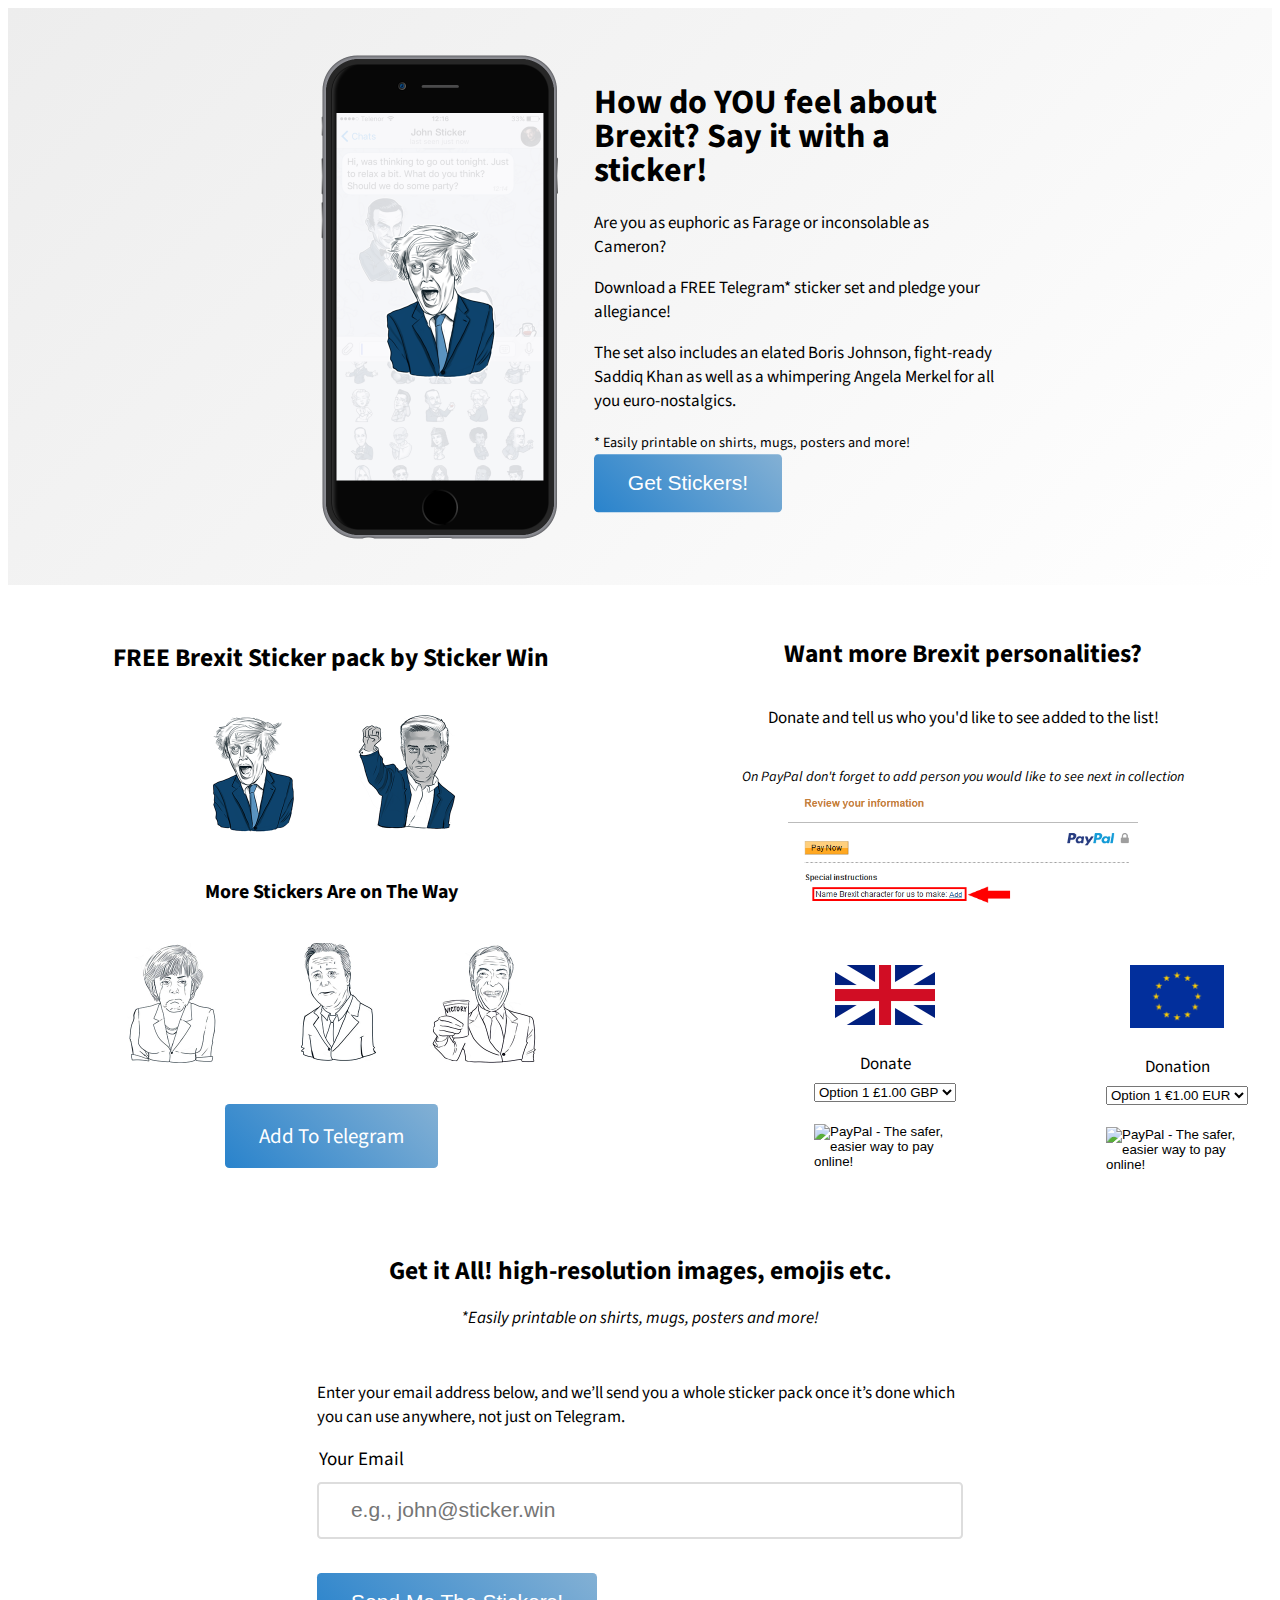
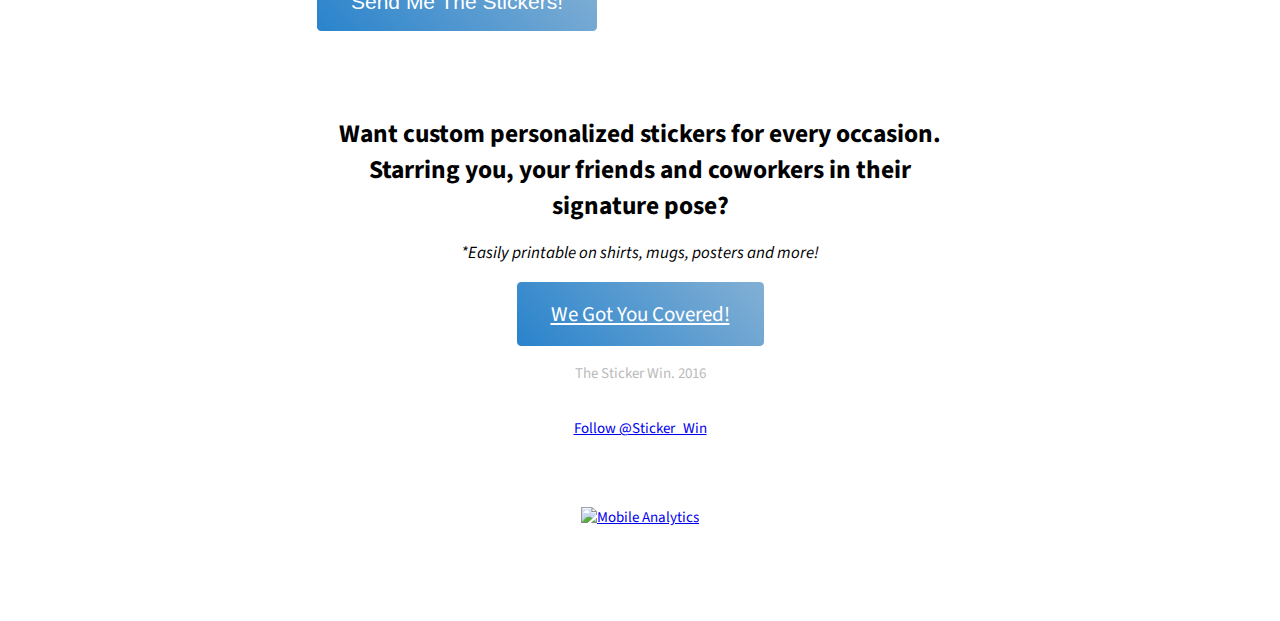
==== brexit.html @ 2266b240 "minor fixes and text" ====
<!doctype html>
<html lang="en">
  <head>
    <meta charset="utf-8">
    <meta http-equiv="x-ua-compatible" content="ie=edge">
    <title>How do YOU feel about #Brexit? Say it with a sticker!</title>
    <meta name="description" content="Are you as euphoric as Farage or inconsolable as Cameron? Download a free sticker set! The set also includes an elated Boris Johnson, fight-ready Saddiq Khan as well as a whimpering Angela Merkel for all you euro-nostalgics.">
    <meta name="viewport" content="width=device-width, initial-scale=1">

    <link rel="apple-touch-icon" href="apple-touch-icon.png">
    <!-- Place favicon.ico in the root directory -->
    <link href="https://maxcdn.bootstrapcdn.com/font-awesome/4.6.3/css/font-awesome.min.css" rel="stylesheet" integrity="sha384-T8Gy5hrqNKT+hzMclPo118YTQO6cYprQmhrYwIiQ/3axmI1hQomh7Ud2hPOy8SP1" crossorigin="anonymous">

    <link href="https://maxcdn.bootstrapcdn.com/bootstrap/3.3.6/css/bootstrap.min.css" rel="stylesheet" integrity="sha384-1q8mTJOASx8j1Au+a5WDVnPi2lkFfwwEAa8hDDdjZlpLegxhjVME1fgjWPGmkzs7" crossorigin="anonymous">

    <link rel="stylesheet" href="https://cdnjs.cloudflare.com/ajax/libs/normalize/4.1.1/normalize.min.css">
    <link href='https://fonts.googleapis.com/css?family=Merienda+One|Source+Sans+Pro' rel='stylesheet' type='text/css'>

    <link rel="stylesheet" href="style.css">

    <meta property="og:title" content="How do YOU feel about #Brexit? Say it with a sticker!">
    <meta property="og:site_name" content="Sticker Win">
    <meta property="og:url" content="http://sticker.win/brexit">
    <meta property="og:image" content="http://sticker.win/brexit-share.png" />
    <meta property="og:description" content="Are you as euphoric as Farage or inconsolable as Cameron? Download a free sticker set! The set also includes an elated Boris Johnson, fight-ready Saddiq Khan as well as a whimpering Angela Merkel for all you euro-nostalgics.">
    <meta property="fb:app_id" content="609446175896764">
    <meta property="og:type" content="website">

    <meta name="twitter:card" content="summary_large_image">
    <meta name="twitter:site" content="@Sticker_Win">
    <meta name="twitter:title" content="How do YOU feel about #Brexit? Say it with a sticker!">
    <meta name="twitter:description" content="Are you as euphoric as Farage or inconsolable as Cameron? Download a free sticker set! The set also includes an elated Boris Johnson, fight-ready Saddiq Khan as well as a whimpering Angela Merkel for all you euro-nostalgics."> 
    <meta name="twitter:image" content="http://sticker.win/brexit-share.png">


    <!-- start Mixpanel -->
    <script type="text/javascript">(function(e,b){if(!b.__SV){var a,f,i,g;window.mixpanel=b;b._i=[];b.init=function(a,e,d){function f(b,h){var a=h.split(".");2==a.length&&(b=b[a[0]],h=a[1]);b[h]=function(){b.push([h].concat(Array.prototype.slice.call(arguments,0)))}}var c=b;"undefined"!==typeof d?c=b[d]=[]:d="mixpanel";c.people=c.people||[];c.toString=function(b){var a="mixpanel";"mixpanel"!==d&&(a+="."+d);b||(a+=" (stub)");return a};c.people.toString=function(){return c.toString(1)+".people (stub)"};i="disable time_event track track_pageview track_links track_forms register register_once alias unregister identify name_tag set_config reset people.set people.set_once people.increment people.append people.union people.track_charge people.clear_charges people.delete_user".split(" ");
      for(g=0;g<i.length;g++)f(c,i[g]);b._i.push([a,e,d])};b.__SV=1.2;a=e.createElement("script");a.type="text/javascript";a.async=!0;a.src="undefined"!==typeof MIXPANEL_CUSTOM_LIB_URL?MIXPANEL_CUSTOM_LIB_URL:"file:"===e.location.protocol&&"//cdn.mxpnl.com/libs/mixpanel-2-latest.min.js".match(/^\/\//)?"https://cdn.mxpnl.com/libs/mixpanel-2-latest.min.js":"//cdn.mxpnl.com/libs/mixpanel-2-latest.min.js";f=e.getElementsByTagName("script")[0];f.parentNode.insertBefore(a,f)}})(document,window.mixpanel||[]);
      mixpanel.init("87031de9af48b8068b0536679698c6d6");
    </script>
    <!-- end Mixpanel -->

    <!-- GA -->
    <script>
      (function(i,s,o,g,r,a,m){i['GoogleAnalyticsObject']=r;i[r]=i[r]||function(){
      (i[r].q=i[r].q||[]).push(arguments)},i[r].l=1*new Date();a=s.createElement(o),
      m=s.getElementsByTagName(o)[0];a.async=1;a.src=g;m.parentNode.insertBefore(a,m)
      })(window,document,'script','https://www.google-analytics.com/analytics.js','ga');

      ga('create', 'UA-79846009-1', 'auto');
      ga('send', 'pageview');

    </script>
    <!-- end GA -->
    
    <!-- Facebook Pixel Code -->
    <script>
    !function(f,b,e,v,n,t,s){if(f.fbq)return;n=f.fbq=function(){n.callMethod?
    n.callMethod.apply(n,arguments):n.queue.push(arguments)};if(!f._fbq)f._fbq=n;
    n.push=n;n.loaded=!0;n.version='2.0';n.queue=[];t=b.createElement(e);t.async=!0;
    t.src=v;s=b.getElementsByTagName(e)[0];s.parentNode.insertBefore(t,s)}(window,
    document,'script','https://connect.facebook.net/en_US/fbevents.js');

    fbq('init', '1057847760899606');
    fbq('track', "PageView");</script>
    <noscript><img height="1" width="1" style="display:none"
    src="https://www.facebook.com/tr?id=1057847760899606&ev=PageView&noscript=1"
    /></noscript>
    <!-- End Facebook Pixel Code -->

    <!-- Hotjar Tracking Code-->
    <script>
        (function(h,o,t,j,a,r){
            h.hj=h.hj||function(){(h.hj.q=h.hj.q||[]).push(arguments)};
            h._hjSettings={hjid:238158,hjsv:5};
            a=o.getElementsByTagName('head')[0];
            r=o.createElement('script');r.async=1;
            r.src=t+h._hjSettings.hjid+j+h._hjSettings.hjsv;
            a.appendChild(r);
        })(window,document,'//static.hotjar.com/c/hotjar-','.js?sv=');
    </script>
    <!-- End Hotjar Tracking Code-->

  </head>

  <div id="fb-root"></div>
<script>(function(d, s, id) {
  var js, fjs = d.getElementsByTagName(s)[0];
  if (d.getElementById(id)) return;
  js = d.createElement(s); js.id = id;
  js.src = "//connect.facebook.net/en_US/sdk.js#xfbml=1&version=v2.6&appId=609446175896764";
  fjs.parentNode.insertBefore(js, fjs);
}(document, 'script', 'facebook-jssdk'));</script>
  <body>
  <script>
    window.fbAsyncInit = function() {
      FB.init({
        appId: '609446175896764',
        xfbml: true,
        version: 'v2.6'
      });
    };
    (function(d, s, id){
       var js, fjs = d.getElementsByTagName(s)[0];
       if (d.getElementById(id)) {return;}
       js = d.createElement(s); js.id = id;
       js.src = "//connect.facebook.net/en_US/sdk.js";
       fjs.parentNode.insertBefore(js, fjs);
     }(document, 'script', 'facebook-jssdk'));
  </script>
    <section id="hero">
      <div class="right">
        <div id="copy" style="max-width: 400px; min-width: 200px; margin: 1rem;">
          <h1>How do YOU feel about Brexit? Say it with a sticker!</h1>
          <p class="lead lead0">Are you as euphoric as Farage or inconsolable as Cameron?</p>
          <p class="lead lead1">Download a FREE Telegram* sticker set and pledge your allegiance!</p>
          <p class="lead lead2">The set also includes an elated Boris Johnson, fight-ready Saddiq Khan as well as a whimpering Angela Merkel for all you euro-nostalgics.</p>
          <small class="lead3">* Easily printable on shirts, mugs, posters and more!</small>
          <button id="start">Get Stickers!</button>
        </div>
      </div>
      <div class="left">
        <div id="phone-brexit">
          <img src="[data-uri]" alt="Stickers in a Telegram thread" />
        </div>
      </div>
    </section>

    <div style="display: table;width: 100%;">
      <div class="row2 large">
        <div>
          <section id="how-heading">
            <div>
              <h2>FREE Brexit Sticker pack by Sticker Win</h2>
              <div style="margin: 1rem;">
                <img src="borisjohnson.png" style="width: 120px; margin: 1rem;" />
                <img src="sadiqkhan.png" style="width: 120px; margin: 1rem;" />
              </div>
              <h3 id="more-stickers">More Stickers Are on The Way</h2>
              <div style="margin: 1rem;">
                <img src="angelamerkel.png" style="width: 120px; margin: 1rem;" />
                <img src="davidcameron.png" style="width: 120px; margin: 1rem;" />
                <img src="nickfarage.png" style="width: 120px; margin: 1rem;" />
              </div>
              <div class="entry" style="margin: 2rem auto;">
                <a id="dwnl-telegram" target="_blank" style="text-decoration:none; text-align:center; color: white; font-size: 21px;" class="button-custom" href="https://telegram.me/addstickers/BrexitByStickerWin" role="button">Add To Telegram <i class="fa fa-paper-plane-o" aria-hidden="true"></i></a>
              </div>
            </div>
          </section>
        </div>
        <div>
          <section id="vote" style="text-align: center;padding: 0 1rem;margin: 3rem 0 0 0;">
            <h2 style="margin-bottom: 2rem;">Want more Brexit personalities?</h2>
            <div style="margin: 2rem 1rem">
              <p>Donate and tell us who you'd like to see added to the list!<p>
            </div>
            <div>
              <small><i>On PayPal don't forget to add person you would like to see next in collection</i></small>
              <img src="vote-person.png" style="max-width: 60%;" />
            </div>
            <div class="vote-table" style="display: table; width: 100%;">
              
              <div class="row2">

                <div>
                  <div style="margin: 2rem 1rem">
                    <img src="uk.png" style="width: 100px;" />
                    <form action="https://www.paypal.com/cgi-bin/webscr" method="post" target="_top">
                    <input type="hidden" name="cmd" value="_s-xclick">
                    <input type="hidden" name="hosted_button_id" value="UDLGELRSRNRZW">
                    <table style="margin: 1rem auto;">
                    <tr><td><input type="hidden" name="on0" value="Donate">Donate</td></tr><tr><td><select name="os0">
                     <option value="Option 1">Option 1 £1.00 GBP</option>
                     <option value="Option 2">Option 2 £2.00 GBP</option>
                     <option value="Option 3">Option 3 £3.00 GBP</option>
                     <option value="Option 4">Option 4 £4.00 GBP</option>
                     <option value="Option 5">Option 5 £5.00 GBP</option>
                    </select> </td></tr>
                    </table>
                    <input type="hidden" name="currency_code" value="GBP">
                    <input type="image" src="http://sticker.win/donate.png" border="0" name="submit" alt="PayPal - The safer, easier way to pay online!" style="width: 138px;">
                    <img alt="" border="0" src="https://www.paypalobjects.com/en_US/i/scr/pixel.gif" width="1" height="1">
                    </form>
                  </div>
                </div>
                <div>
                  <div style="margin: 2rem 1rem">
                    <img src="eu.png" style="width: 94.75px;" />
                    <form action="https://www.paypal.com/cgi-bin/webscr" method="post" target="_top">
                    <input type="hidden" name="cmd" value="_s-xclick">
                    <input type="hidden" name="hosted_button_id" value="3EQNVRMYNZFUA">
                    <table style="margin: 1rem auto;">
                    <tr><td><input type="hidden" name="on0" value="Donation">Donation</td></tr><tr><td><select name="os0">
                     <option value="Option 1">Option 1 €1.00 EUR</option>
                     <option value="Option 2">Option 2 €2.00 EUR</option>
                     <option value="Option 3">Option 3 €3.00 EUR</option>
                     <option value="Option 4">Option 4 €4.00 EUR</option>
                     <option value="Option 5">Option 5 €5.00 EUR</option>
                    </select> </td></tr>
                    </table>
                    <input type="hidden" name="currency_code" value="EUR">
                    <input type="image" src="http://sticker.win/donate.png" border="0" name="submit" alt="PayPal - The safer, easier way to pay online!" style="width: 138px;">
                    <img alt="" border="0" src="https://www.paypalobjects.com/en_US/i/scr/pixel.gif" width="1" height="1">
                    </form>
                  </div>
                </div>
              </div>
            </div>
          </section>
        </div>
      </div>
    </div>

    <section id="subscribe">
      <div class="entry" style="margin-bottom: 0;">
        <h2 style="margin-bottom: 0; margin-top: 2rem;">Get it All! high-resolution images, emojis etc.</h2>
        <p style="text-align:center;"><i>*Easily printable on shirts, mugs, posters and more!</i></p>
      </div>
      <form id="subscribe-form" onsubmit="return false;">
        <div class="entry" style="margin-bottom: 1rem;">
          <p>Enter your email address below, and we’ll send you a whole sticker pack once it’s done which you can use anywhere, not just on Telegram.</p>
          <label>Your Email</label>
          <input type="email" name="email" placeholder="e.g., john@sticker.win" required />
        </div>
        <div class="entry">
          <button type="submit" style="margin-top: 1rem;">Send Me The Stickers!</button>
        </div>
      </form>
    </section>
    <section id="subscribe-success" style="display: none;">
      <div class="entry" style="text-align: center;margin-top: 4rem;margin-bottom: 4rem;">
        <h2 style="margin-bottom: 0; margin-top: 2rem;">Thank You!</h2>
        <p>We’ll get back to you as soon as we prepare the stickers.</p>
      </div>
    </section>

    <section id="download-source">
      <div class="row">
      </div>
    </section>

    <section id="custom-stickers">
      <div class="entry" style="margin-bottom: 0;">
        <h2 style="margin-bottom: 0; margin-top: 2rem;">Want custom personalized stickers for every occasion. Starring you, your friends and coworkers in their signature pose?</h2>
        <p style="text-align:center;"><i>*Easily printable on shirts, mugs, posters and more!</i></p>
        <div class="entry" style="margin: 2rem auto; text-align:center;">
          <a class="button-custom" style="text-decoration: none, text-align:center; color: white; font-size: 21px;" href="http://sticker.win" role="button">We Got You Covered!</a>
        </div>
        
      </div>

    </section>

    <div id="bottom">

      <section id="footer">
        <p>The Sticker Win. 2016</p>
        <div style="margin: 2rem 0 4rem 0;">
        <a href="https://twitter.com/Sticker_Win" class="twitter-follow-button" data-show-count="false" data-size="large">Follow @Sticker_Win</a> <script>!function(d,s,id){var js,fjs=d.getElementsByTagName(s)[0],p=/^http:/.test(d.location)?'http':'https';if(!d.getElementById(id)){js=d.createElement(s);js.id=id;js.src=p+'://platform.twitter.com/widgets.js';fjs.parentNode.insertBefore(js,fjs);}}(document, 'script', 'twitter-wjs');</script>
      </div>
        <a href="https://mixpanel.com/f/partner" rel="nofollow"><img src="//cdn.mxpnl.com/site_media/images/partner/badge_light.png" alt="Mobile Analytics" /></a>
      </section>
    </div>

    <script src="logic.js"></script>
    <script>
      (function (w,i,d,g,e,t,s) {w[d] = w[d]||[];t= i.createElement(g);
        t.async=1;t.src=e;s=i.getElementsByTagName(g)[0];s.parentNode.insertBefore(t, s);
      })(window, document, '_gscq','script','//widgets.getsitecontrol.com/47367/script.js');
    </script>

    <!-- Go to www.addthis.com/dashboard to customize your tools -->

    <script type="text/javascript" src="//s7.addthis.com/js/300/addthis_widget.js#pubid=ra-576dce0bb92564f3"></script>

    <script type="text/javascript">
      var addthis_config = addthis_config||{};
      addthis_config.data_track_clickback = false;
    </script>

  </body>
</html>
---- style.css ----
html,
body {
  font-family: 'Source Sans Pro', sans-serif;
  font-size: 17px;
  overflow-x: hidden;
}
#hero {
  padding: 1rem 0 0 0;
  background: rgba(237,237,237,1);
  background: -moz-linear-gradient(-45deg, rgba(237,237,237,1) 0%, rgba(246,246,246,1) 53%, rgba(255,255,255,1) 100%);
  background: -webkit-gradient(left top, right bottom, color-stop(0%, rgba(237,237,237,1)), color-stop(53%, rgba(246,246,246,1)), color-stop(100%, rgba(255,255,255,1)));
  background: -webkit-linear-gradient(-45deg, rgba(237,237,237,1) 0%, rgba(246,246,246,1) 53%, rgba(255,255,255,1) 100%);
  background: -o-linear-gradient(-45deg, rgba(237,237,237,1) 0%, rgba(246,246,246,1) 53%, rgba(255,255,255,1) 100%);
  background: -ms-linear-gradient(-45deg, rgba(237,237,237,1) 0%, rgba(246,246,246,1) 53%, rgba(255,255,255,1) 100%);
  background: linear-gradient(135deg, rgba(237,237,237,1) 0%, rgba(246,246,246,1) 53%, rgba(255,255,255,1) 100%);
  filter: progid:DXImageTransform.Microsoft.gradient( startColorstr='#ededed', endColorstr='#ffffff', GradientType=1 );
}
#hero > .left {
  display: block;
  position: absolute;
  right: 55%;
  top: 50%;
  transform: translateY(-50%);
}
#hero > .right {
  position: absolute;
  left: 45%;
  right: 1rem;
  top: 50%;
  transform: translateY(-50%);
}
#copy {
}
#type,
#copy > h1 {
  line-height: 1;
}
#copy > p {
  margin-bottom: 2rem;
}
#navbar {
  margin: 0 1rem;
}
#navbar > #type {
  font-family: 'Merienda One', cursive;
  font-size: 30px;
  letter-spacing: -0.1rem;
}
#hero {
  height: 560px;
  margin: 0;
  position: relative;
}
#phone,
#phone-brexit {
  width: 240px;
  height: 480px;
  margin: 1rem;
  position: relative;
}
#phone > img,
#phone-brexit > img {
  width: 400px;
  height: 600px;
  margin: -60px -80px;
  transition: opacity 600ms ease-in-out;
  position: absolute;
  top: 0;
  left: 0;
}
#how-heading {
  padding: 2rem 0;
  text-align: center;
}
#how-heading > h2 {
  margin: 0;
}
.row3 {
  display: table-row;
  width: 100%;
}
.row3 > div {
  display: table-cell;
  width: 33.3332%;
  vertical-align: top;
}
.row2 {
  display: table-row;
  width: 100%;
}
.row2 > div {
  display: table-cell;
  width: 50%;
  vertical-align: top;
}
.row3.centered > div {
  vertical-align: middle;
}
#how {
}
#how > div {
  position: relative;
  text-align: center;
  box-sizing: border-box;
  background: rgba(240,246,250,1);
  background: -moz-linear-gradient(45deg, rgba(240,246,250,1) 0%, rgba(224,236,244,1) 100%);
  background: -webkit-gradient(left bottom, right top, color-stop(0%, rgba(240,246,250,1)), color-stop(100%, rgba(224,236,244,1)));
  background: -webkit-linear-gradient(45deg, rgba(240,246,250,1) 0%, rgba(224,236,244,1) 100%);
  background: -o-linear-gradient(45deg, rgba(240,246,250,1) 0%, rgba(224,236,244,1) 100%);
  background: -ms-linear-gradient(45deg, rgba(240,246,250,1) 0%, rgba(224,236,244,1) 100%);
  background: linear-gradient(45deg, rgba(240,246,250,1) 0%, rgba(224,236,244,1) 100%);
  filter: progid:DXImageTransform.Microsoft.gradient( startColorstr='#f0f6fa', endColorstr='#e0ecf4', GradientType=1 );
}
#how > div > div {
  padding: 2rem 1rem;
}
#how h3 {
  text-align: center;
}
#how h3 > span {
  display: inline-block;
  font-size: 36px;
  font-family: 'Merienda One', cursive;
  background: white;
  color: #212121;
  border-radius: 50%;
  width: 3.25rem;
  height: 3.25rem;
  text-align: center;
}
#how p {
  font-size: 15px;
  color: #666;
}
#what {
  background: rgba(237,237,237,1);
  background: -moz-linear-gradient(45deg, rgba(237,237,237,1) 0%, rgba(246,246,246,1) 53%, rgba(255,255,255,1) 100%);
  background: -webkit-gradient(right top, left bottom, color-stop(0%, rgba(237,237,237,1)), color-stop(53%, rgba(246,246,246,1)), color-stop(100%, rgba(255,255,255,1)));
  background: -webkit-linear-gradient(45deg, rgba(237,237,237,1) 0%, rgba(246,246,246,1) 53%, rgba(255,255,255,1) 100%);
  background: -o-linear-gradient(45deg, rgba(237,237,237,1) 0%, rgba(246,246,246,1) 53%, rgba(255,255,255,1) 100%);
  background: -ms-linear-gradient(45deg, rgba(237,237,237,1) 0%, rgba(246,246,246,1) 53%, rgba(255,255,255,1) 100%);
  background: linear-gradient(45deg, rgba(237,237,237,1) 0%, rgba(246,246,246,1) 53%, rgba(255,255,255,1) 100%);
  filter: progid:DXImageTransform.Microsoft.gradient( startColorstr='#ededed', endColorstr='#ffffff', GradientType=1 );
}
#what h3 {
  margin: 2rem 0;
}
#bottom {
  background: white;
}
#form,
#subscribe-form {
  padding: 1rem;
}
#form > .pricing {
  text-align: center;
  margin-bottom: 1rem;
}
#form > .pricing > label {
  display: inline-block;
  vertical-align: top;
  width: 12rem;
  text-align: initial;
  
  margin: 1rem 0.5rem;
}
#form > .pricing > label > input {
  opacity: 0;
  position: absolute;
}
#form > .pricing > label > input + .package {
  border: 0.125rem solid #ddd;
}
#form.active > .pricing > label > input + .package:hover {
  opacity: 1;
}
#form > .pricing > label > input + .package:hover {
  border: 0.125rem solid #83b0d4;
}
#form.active > .pricing > label > input + .package {
  opacity: 0.5;
}
#form.active > .pricing > label > input:checked + .package {
  opacity: 1;
  border: 0.125rem solid #2982cc;
}
#order {
  margin: 2rem 0;
}
input[type="text"],
input[type="email"] {
  box-shadow: none;
  border: 0.125rem solid #ddd;
  font-size: 21px;
  padding: 0.875rem 1.875rem;
  border-radius: 0.25rem;
  box-sizing: border-box;
}
input[type="text"]:focus,
input[type="email"]:focus {
  border: 0.125rem solid #83b0d4;
  outline: none;
}
.package {
  cursor: pointer;
  border-radius: 0.25rem;
  box-sizing: border-box;
  padding: 1rem;
  text-align: center;
  transition: all 300ms ease-in-out;
  position: relative;
  overflow: hidden;
}
.package::after {
  content: 'Click to select';
  display: block;
  font-style: italic;
  color: #bbb;
  font-size: 15px;
  margin-bottom: 0.25rem;
}
.preferred::before {
  display: block;
  content: 'Top';
  background: red;
  color: white;
  transform: rotate(45deg);
  font-size: 75%;
  position: absolute;
  padding: 0 2rem;
  top: 0.3rem;
  right: -1.8rem;

background: rgba(161,245,133,1);
background: -moz-linear-gradient(-45deg, rgba(161,245,133,1) 0%, rgba(39,230,83,1) 100%);
background: -webkit-gradient(left top, right bottom, color-stop(0%, rgba(161,245,133,1)), color-stop(100%, rgba(39,230,83,1)));
background: -webkit-linear-gradient(-45deg, rgba(161,245,133,1) 0%, rgba(39,230,83,1) 100%);
background: -o-linear-gradient(-45deg, rgba(161,245,133,1) 0%, rgba(39,230,83,1) 100%);
background: -ms-linear-gradient(-45deg, rgba(161,245,133,1) 0%, rgba(39,230,83,1) 100%);
background: linear-gradient(135deg, rgba(161,245,133,1) 0%, rgba(39,230,83,1) 100%);
filter: progid:DXImageTransform.Microsoft.gradient( startColorstr='#a1f585', endColorstr='#27e653', GradientType=1 );
}
.package > .name {
  font-weight: bold;
  font-size: 21px;
  margin-bottom: 0.5rem;
}
.amount {
  display: inline-block;
  font-size: 64px;
}
.amount > span {
  font-size: 50%;
  font-weight: bold;
  vertical-align: 40%;
}
.unit {
  display: inline-block;
  vertical-align: baseline;
  text-align: left;
}
.unit > span {
  display: block;
  font-size: 75%;
  line-height: 1;
}
.entry {
  margin: auto;
  width: 38rem;
  margin-bottom: 2rem;
}
.entry > h2 {
  text-align: center;
}
.entry > label {
  display: block;
  font-size: 19px;
  margin: 0.5rem 0.125rem;
}
.entry > input {
  width: 38rem;
}
.entry > button[type="submit"] {
  margin-top: 1rem;
}
#copy > p.lead0,
#copy > p.lead1,
#copy > p.lead2,
#copy > .lead3 {
  margin: 0 0 1rem 0;
}
button, .button-custom {
  color: white;
  font-size: 21px;
  border-radius: 0.25rem;
  box-sizing: border-box;
  border: none;
  outline: none;
  padding: 1rem 2rem;
  background: rgba(41,131,204,1);
  background: -moz-linear-gradient(45deg, rgba(41,131,204,1) 0%, rgba(131,176,212,1) 100%);
  background: -webkit-gradient(left bottom, right top, color-stop(0%, rgba(41,131,204,1)), color-stop(100%, rgba(131,176,212,1)));
  background: -webkit-linear-gradient(45deg, rgba(41,131,204,1) 0%, rgba(131,176,212,1) 100%);
  background: -o-linear-gradient(45deg, rgba(41,131,204,1) 0%, rgba(131,176,212,1) 100%);
  background: -ms-linear-gradient(45deg, rgba(41,131,204,1) 0%, rgba(131,176,212,1) 100%);
  background: linear-gradient(45deg, rgba(41,131,204,1) 0%, rgba(131,176,212,1) 100%);
  filter: progid:DXImageTransform.Microsoft.gradient( startColorstr='#2983cc', endColorstr='#83b0d4', GradientType=1 );
  transition: all 300ms ease-in-out;
}
button:focus,
button:hover,
.button-custom:focus,
.button-custom:hover {
  background: rgba(45,141,214,1);
  background: -moz-linear-gradient(45deg, rgba(45,141,214,1) 0%, rgba(138,185,222,1) 100%);
  background: -webkit-gradient(left bottom, right top, color-stop(0%, rgba(45,141,214,1)), color-stop(100%, rgba(138,185,222,1)));
  background: -webkit-linear-gradient(45deg, rgba(45,141,214,1) 0%, rgba(138,185,222,1) 100%);
  background: -o-linear-gradient(45deg, rgba(45,141,214,1) 0%, rgba(138,185,222,1) 100%);
  background: -ms-linear-gradient(45deg, rgba(45,141,214,1) 0%, rgba(138,185,222,1) 100%);
  background: linear-gradient(45deg, rgba(45,141,214,1) 0%, rgba(138,185,222,1) 100%);
  filter: progid:DXImageTransform.Microsoft.gradient( startColorstr='#2d8dd6', endColorstr='#8ab9de', GradientType=1 );
}
button:active.
.button-custom:active {
  background: rgba(41,131,204,1);
  background: -moz-linear-gradient(45deg, rgba(41,131,204,1) 0%, rgba(131,176,212,1) 100%);
  background: -webkit-gradient(left bottom, right top, color-stop(0%, rgba(41,131,204,1)), color-stop(100%, rgba(131,176,212,1)));
  background: -webkit-linear-gradient(45deg, rgba(41,131,204,1) 0%, rgba(131,176,212,1) 100%);
  background: -o-linear-gradient(45deg, rgba(41,131,204,1) 0%, rgba(131,176,212,1) 100%);
  background: -ms-linear-gradient(45deg, rgba(41,131,204,1) 0%, rgba(131,176,212,1) 100%);
  background: linear-gradient(45deg, rgba(41,131,204,1) 0%, rgba(131,176,212,1) 100%);
  filter: progid:DXImageTransform.Microsoft.gradient( startColorstr='#2983cc', endColorstr='#83b0d4', GradientType=1 );
}
#footer {
  font-size: 15px;
  color: #bbb;
  text-align: center;
  margin-bottom: 5rem;
}
.vote-table {
  padding: 0 4rem 0 4rem;
}
@media (max-width: 70rem) {
  .row2.large {
    display: block;
  }
  .row2.large > div {
    display: block;
    width: 100%;
  }
}
@media (max-width: 50rem) {
  #copy > p.lead2 {
    display: none;
  }
  .vote-table {
    padding: 0;
  }
  .entry {
    width: 100%;
  }
  .entry > input {
    width: 100%;
  }
  #form > .pricing > label {
    width: 100%;
    margin-left: 0;
    margin-right: 0;
  }
  .package::after {
    content: 'Tap to select';
  }
  .entry > button[type="submit"] {
    display: block;
    width: 100%;
    margin-top: 3rem;
  }
  .row2 {
    display: block;
  }
  .row2 > div {
    display: block;
    width: 100%;
  }
  .row3 {
    display: block;
  }
  .row3 > div {
    display: block;
    width: 100%;
  }
  #logo {
    display: none;
  }
  #hero > .left {
    display: block;
    position: absolute;
    right: 70%;
    top: 50%;
    transform: translateY(-50%);
  }
  #hero > .right {
    z-index: 2;
    position: absolute;
    left: 30%;
    margin-left: -1rem;
    margin-right: 1rem;
    top: 50%;
    transform: translateY(-50%);
  }
}
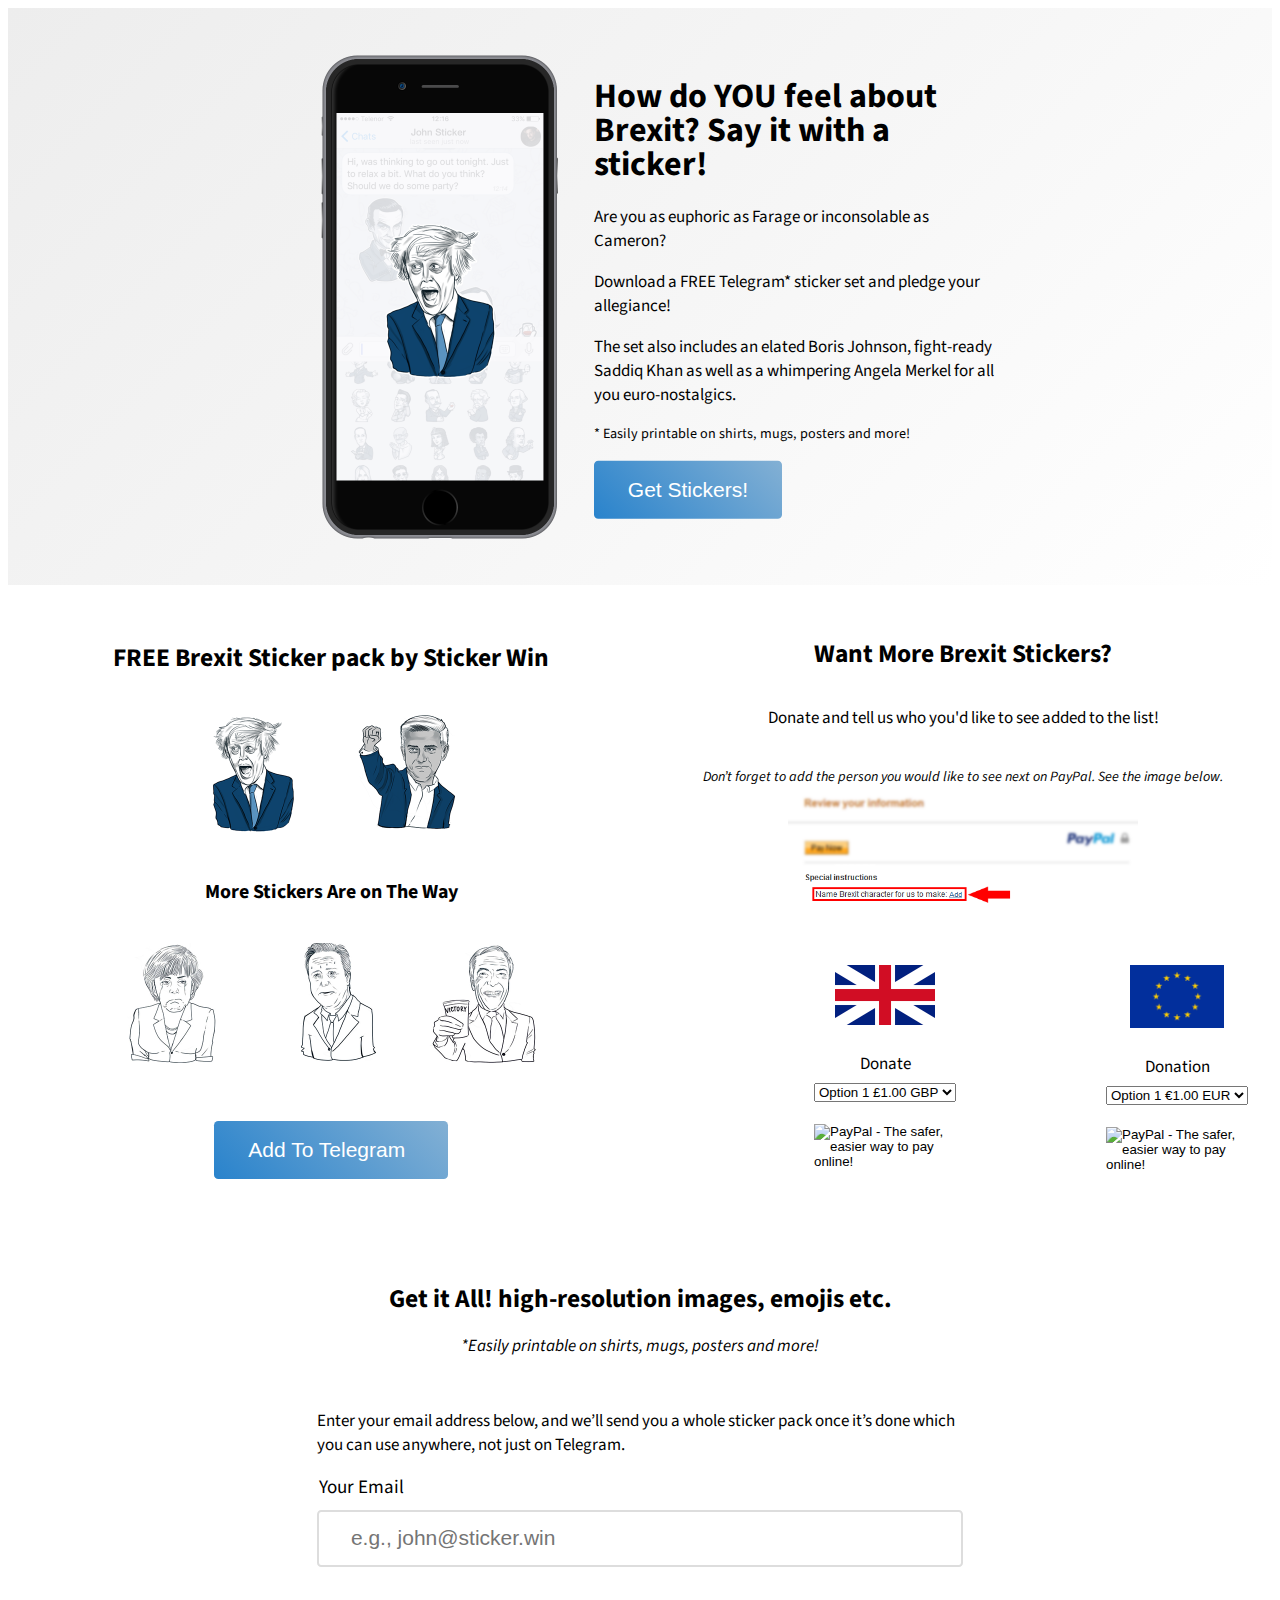
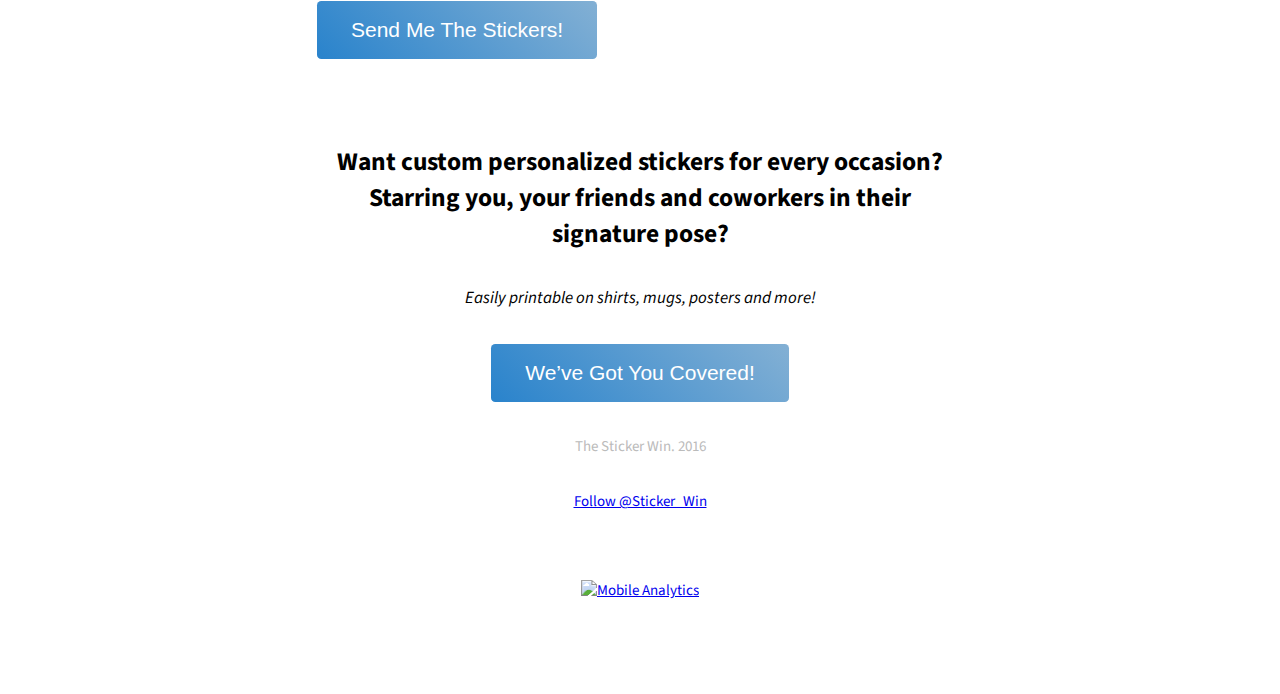
==== commit 769b31f8: "Updates, including donate tracking" ====
--- a/brexit.html
+++ b/brexit.html
@@ -143,19 +143,19 @@
                 <img src="nickfarage.png" style="width: 120px; margin: 1rem;" />
               </div>
               <div class="entry" style="margin: 2rem auto;">
-                <a id="dwnl-telegram" target="_blank" style="text-decoration:none; text-align:center; color: white; font-size: 21px;" class="button-custom" href="https://telegram.me/addstickers/BrexitByStickerWin" role="button">Add To Telegram <i class="fa fa-paper-plane-o" aria-hidden="true"></i></a>
+                <button id="dwnl-telegram" onclick="location.href = 'https://telegram.me/addstickers/BrexitByStickerWin';">Add To Telegram<i class="fa fa-paper-plane-o" aria-hidden="true" style="margin-left: 0.5rem"></i></button>
               </div>
             </div>
           </section>
         </div>
         <div>
           <section id="vote" style="text-align: center;padding: 0 1rem;margin: 3rem 0 0 0;">
-            <h2 style="margin-bottom: 2rem;">Want more Brexit personalities?</h2>
+            <h2 style="margin-bottom: 2rem;">Want More Brexit Stickers?</h2>
             <div style="margin: 2rem 1rem">
               <p>Donate and tell us who you'd like to see added to the list!<p>
             </div>
             <div>
-              <small><i>On PayPal don't forget to add person you would like to see next in collection</i></small>
+              <small><i>Don’t forget to add the person you would like to see next on PayPal. See the image below.</i></small>
               <img src="vote-person.png" style="max-width: 60%;" />
             </div>
             <div class="vote-table" style="display: table; width: 100%;">
@@ -165,7 +165,7 @@
                 <div>
                   <div style="margin: 2rem 1rem">
                     <img src="uk.png" style="width: 100px;" />
-                    <form action="https://www.paypal.com/cgi-bin/webscr" method="post" target="_top">
+                    <form id="ppuk" action="https://www.paypal.com/cgi-bin/webscr" method="post" target="_top">
                     <input type="hidden" name="cmd" value="_s-xclick">
                     <input type="hidden" name="hosted_button_id" value="UDLGELRSRNRZW">
                     <table style="margin: 1rem auto;">
@@ -186,7 +186,7 @@
                 <div>
                   <div style="margin: 2rem 1rem">
                     <img src="eu.png" style="width: 94.75px;" />
-                    <form action="https://www.paypal.com/cgi-bin/webscr" method="post" target="_top">
+                    <form id="ppeu" action="https://www.paypal.com/cgi-bin/webscr" method="post" target="_top">
                     <input type="hidden" name="cmd" value="_s-xclick">
                     <input type="hidden" name="hosted_button_id" value="3EQNVRMYNZFUA">
                     <table style="margin: 1rem auto;">
@@ -241,10 +241,10 @@
 
     <section id="custom-stickers">
       <div class="entry" style="margin-bottom: 0;">
-        <h2 style="margin-bottom: 0; margin-top: 2rem;">Want custom personalized stickers for every occasion. Starring you, your friends and coworkers in their signature pose?</h2>
-        <p style="text-align:center;"><i>*Easily printable on shirts, mugs, posters and more!</i></p>
+        <h2 style="margin-bottom: 2rem; margin-top: 2rem;">Want custom personalized stickers for every occasion? Starring you, your friends and coworkers in their signature pose?</h2>
+        <p style="text-align:center;"><i>Easily printable on shirts, mugs, posters and more!</i></p>
         <div class="entry" style="margin: 2rem auto; text-align:center;">
-          <a class="button-custom" style="text-decoration: none, text-align:center; color: white; font-size: 21px;" href="http://sticker.win" role="button">We Got You Covered!</a>
+          <button id="cust-sticker-btn" onclick="location.href = '/';">We’ve Got You Covered!</button>
         </div>
         
       </div>
--- a/style.css
+++ b/style.css
@@ -287,6 +287,7 @@
 #copy > p.lead1,
 #copy > p.lead2,
 #copy > .lead3 {
+  display: block;
   margin: 0 0 1rem 0;
 }
 button, .button-custom {
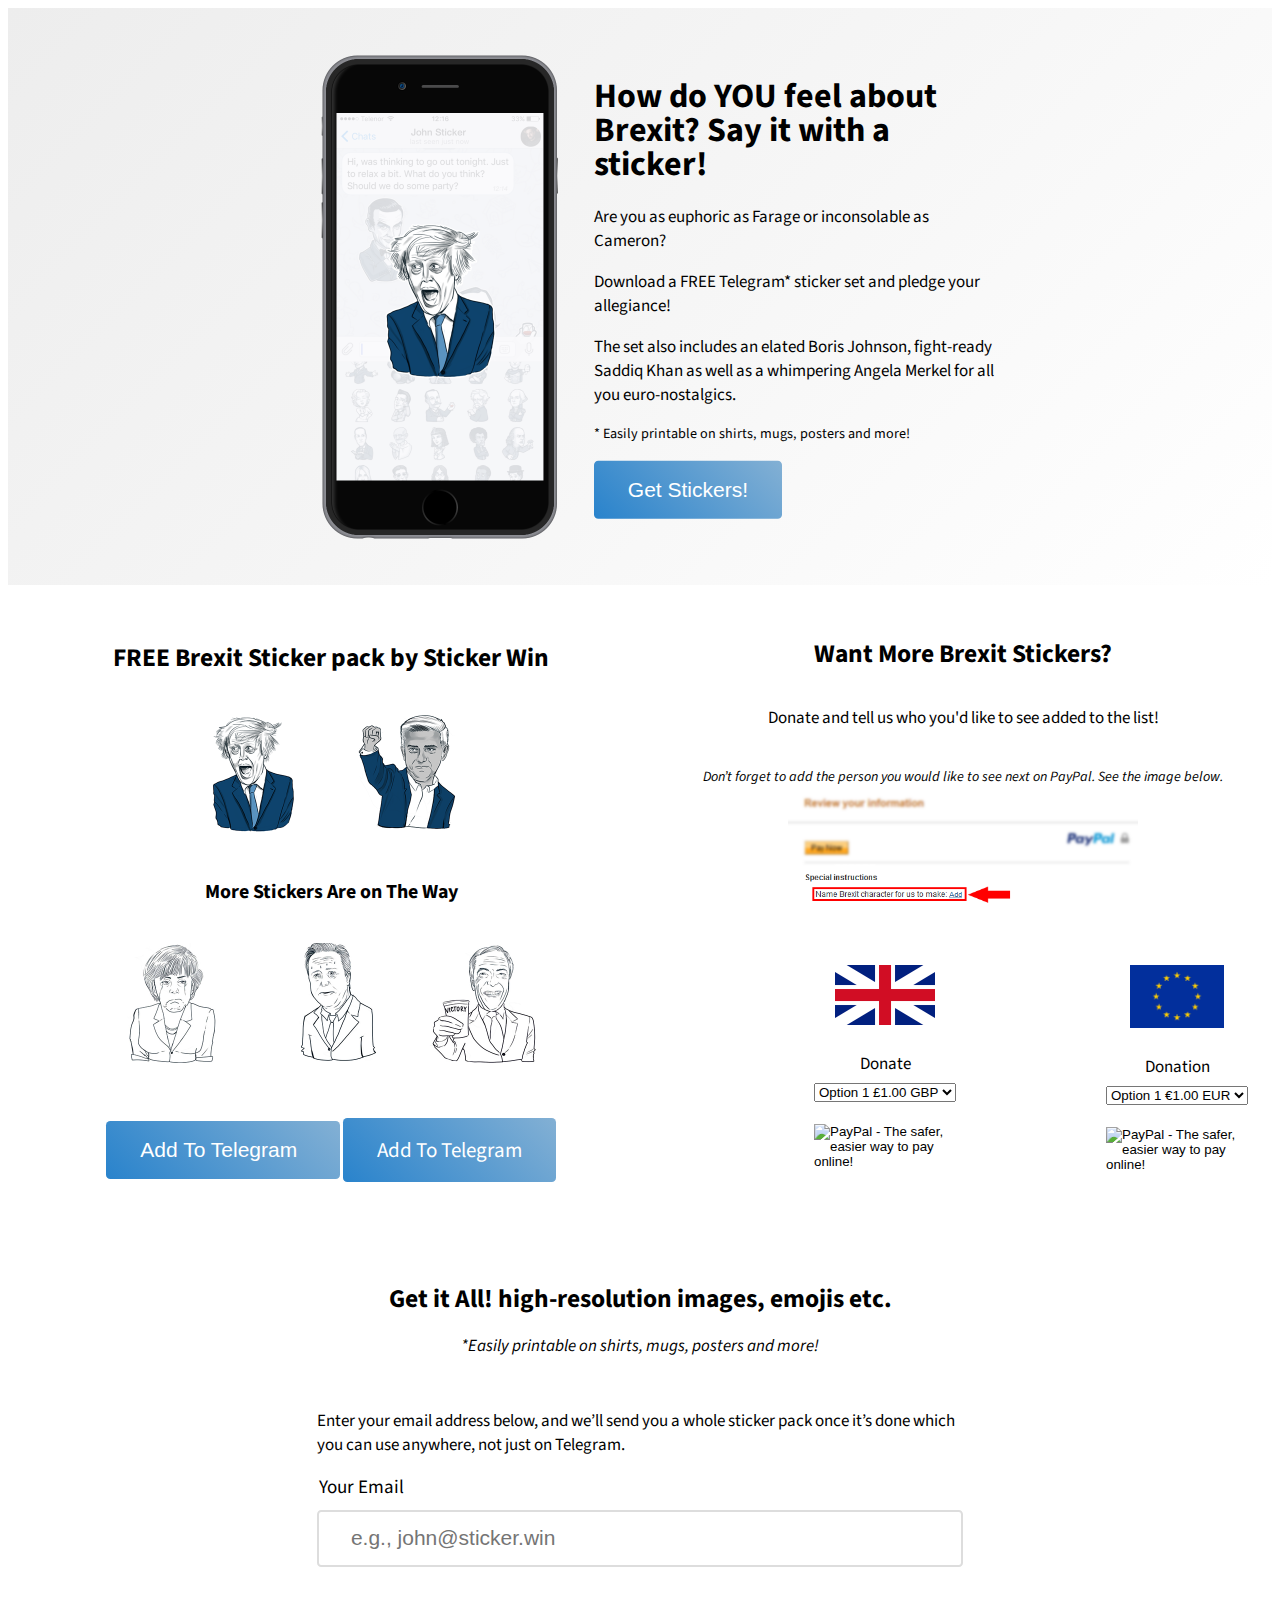
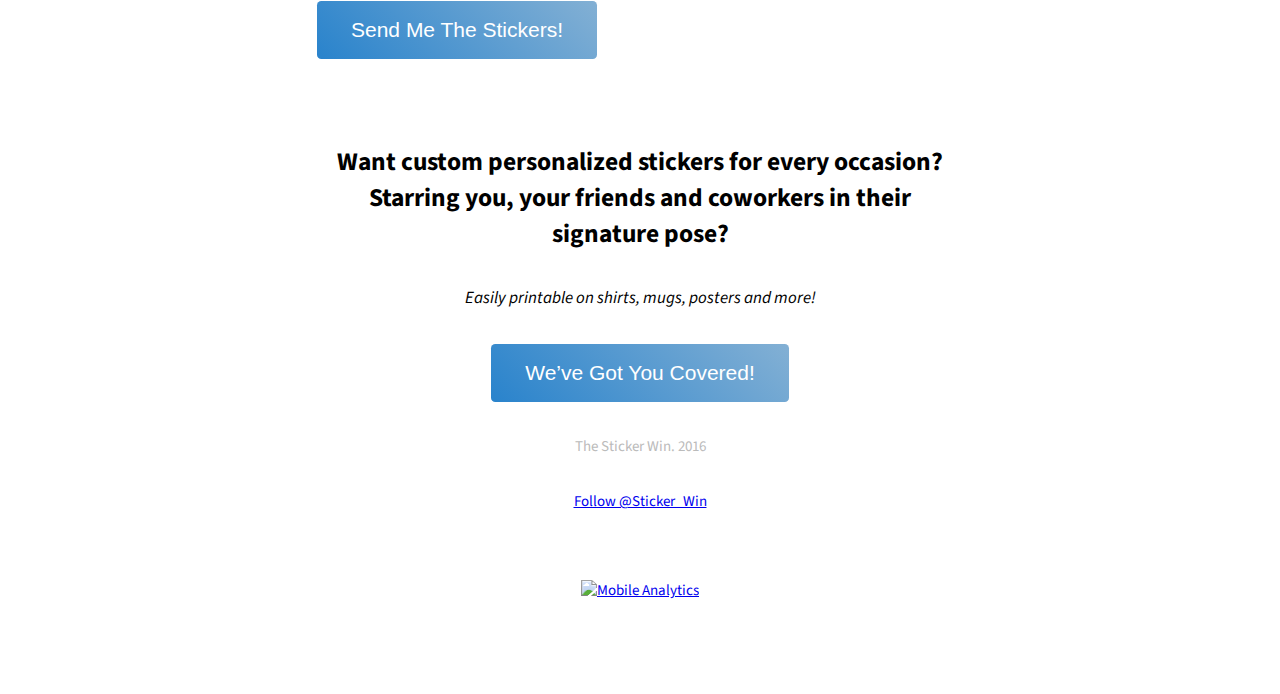
==== commit 84f6fa21: "telegram add" ====
--- a/brexit.html
+++ b/brexit.html
@@ -144,6 +144,8 @@
               </div>
               <div class="entry" style="margin: 2rem auto;">
                 <button id="dwnl-telegram" onclick="location.href = 'https://telegram.me/addstickers/BrexitByStickerWin';">Add To Telegram<i class="fa fa-paper-plane-o" aria-hidden="true" style="margin-left: 0.5rem"></i></button>
+
+                <a id="dwnl-telegram" style="text-decoration:none; text-align:center; color: white; font-size: 21px;" class="button-custom" href="https://telegram.me/addstickers/BrexitByStickerWin">Add To Telegram <i class="fa fa-paper-plane-o" aria-hidden="true"></i></a>
               </div>
             </div>
           </section>
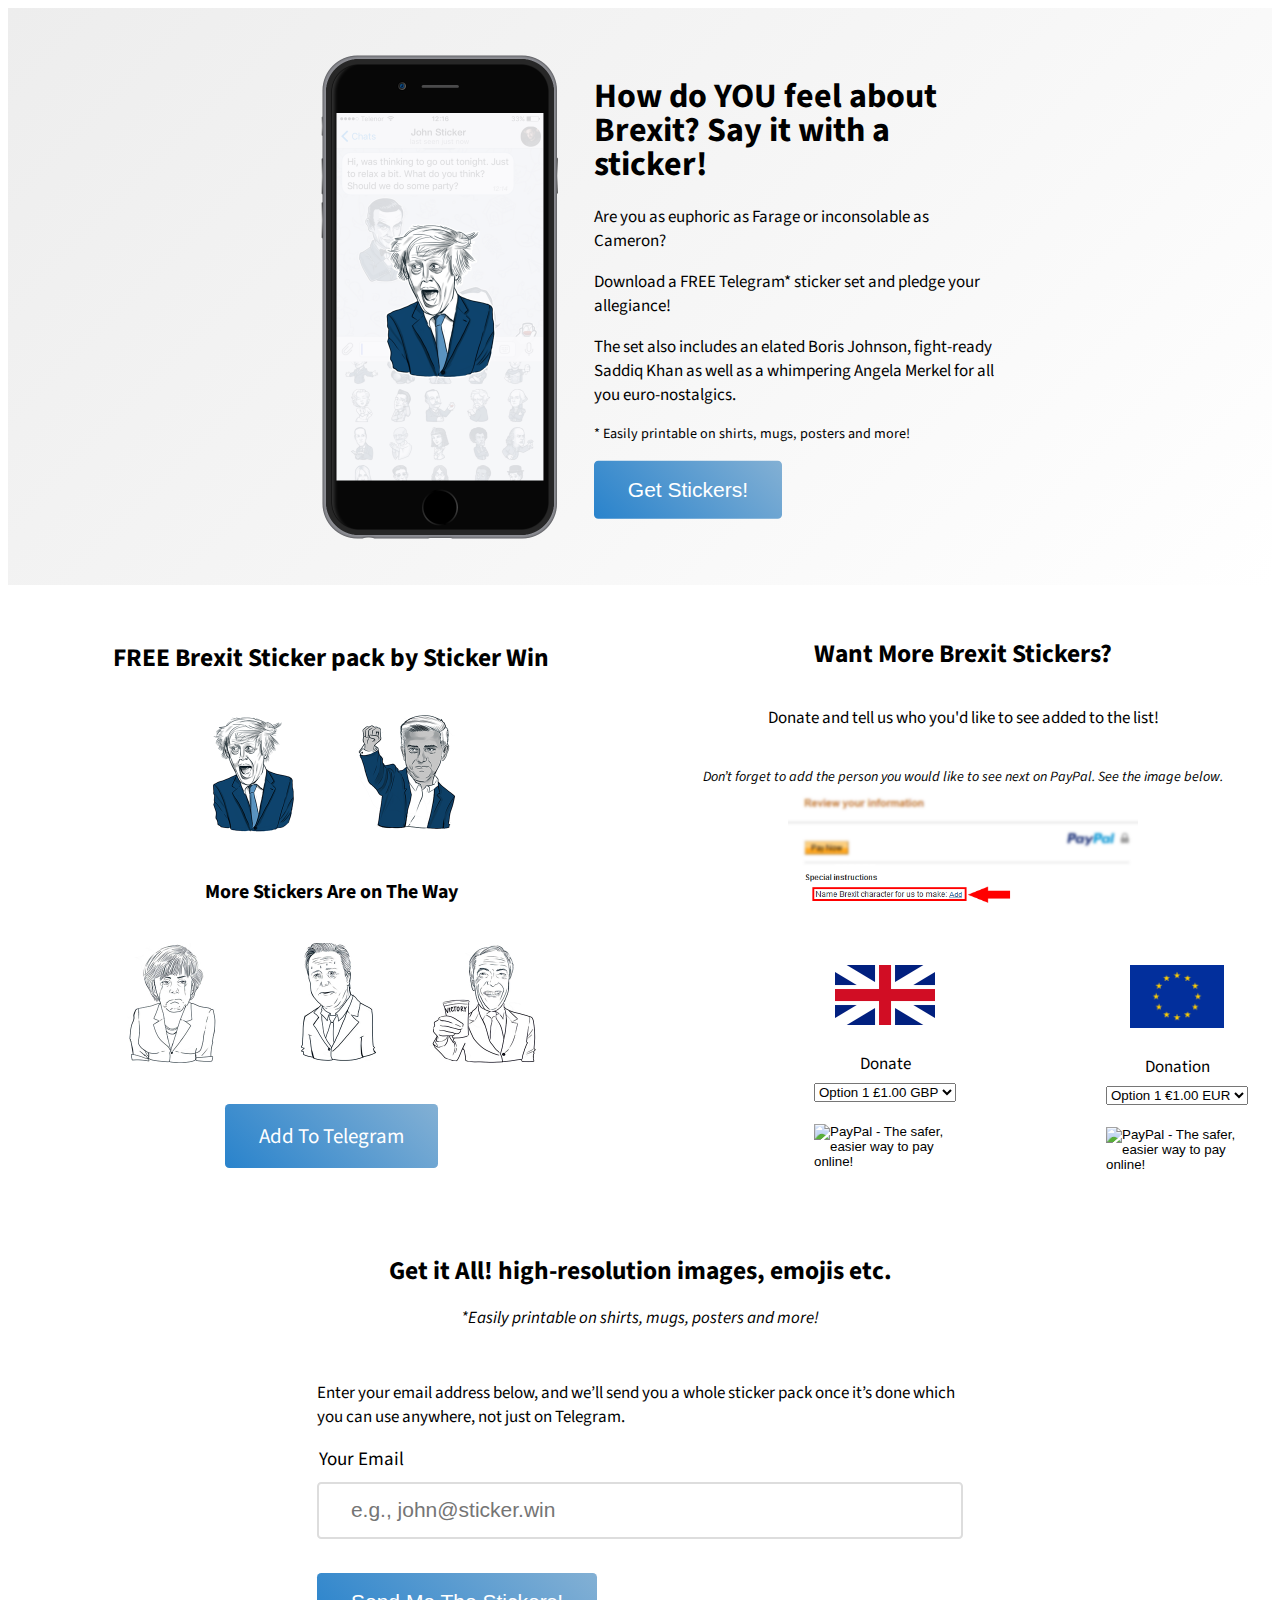
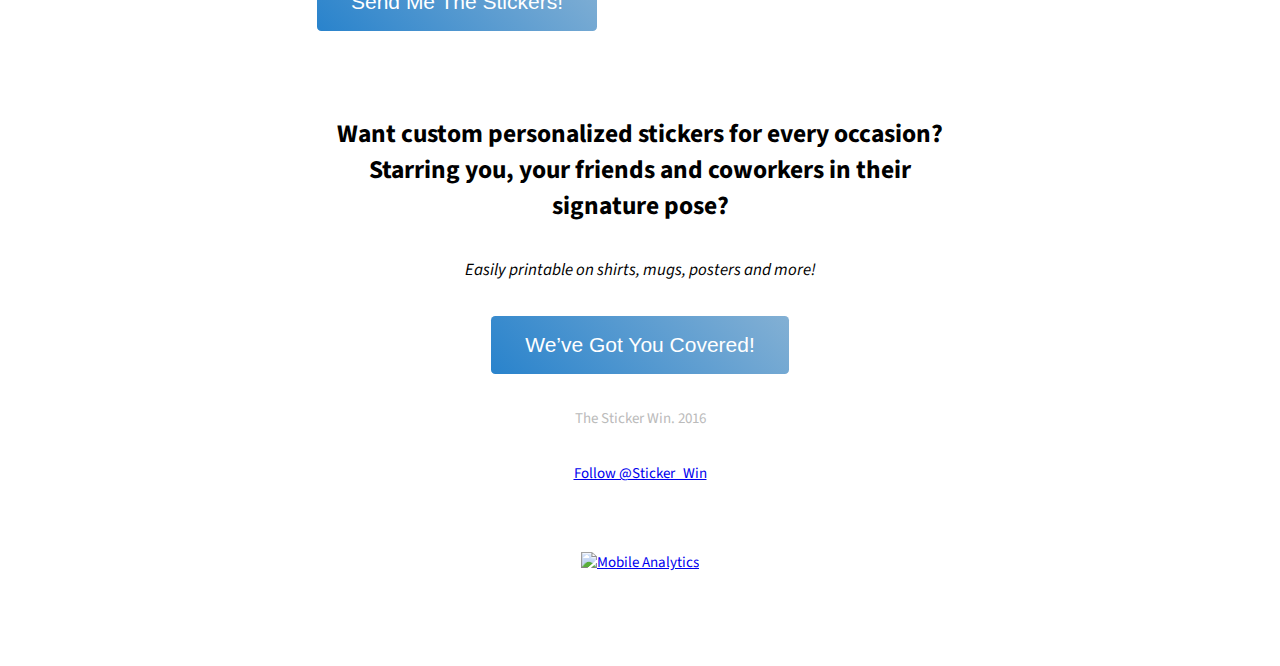
==== commit b557c25b: "telegram fix" ====
--- a/brexit.html
+++ b/brexit.html
@@ -143,8 +143,6 @@
                 <img src="nickfarage.png" style="width: 120px; margin: 1rem;" />
               </div>
               <div class="entry" style="margin: 2rem auto;">
-                <button id="dwnl-telegram" onclick="location.href = 'https://telegram.me/addstickers/BrexitByStickerWin';">Add To Telegram<i class="fa fa-paper-plane-o" aria-hidden="true" style="margin-left: 0.5rem"></i></button>
-
                 <a id="dwnl-telegram" style="text-decoration:none; text-align:center; color: white; font-size: 21px;" class="button-custom" href="https://telegram.me/addstickers/BrexitByStickerWin">Add To Telegram <i class="fa fa-paper-plane-o" aria-hidden="true"></i></a>
               </div>
             </div>
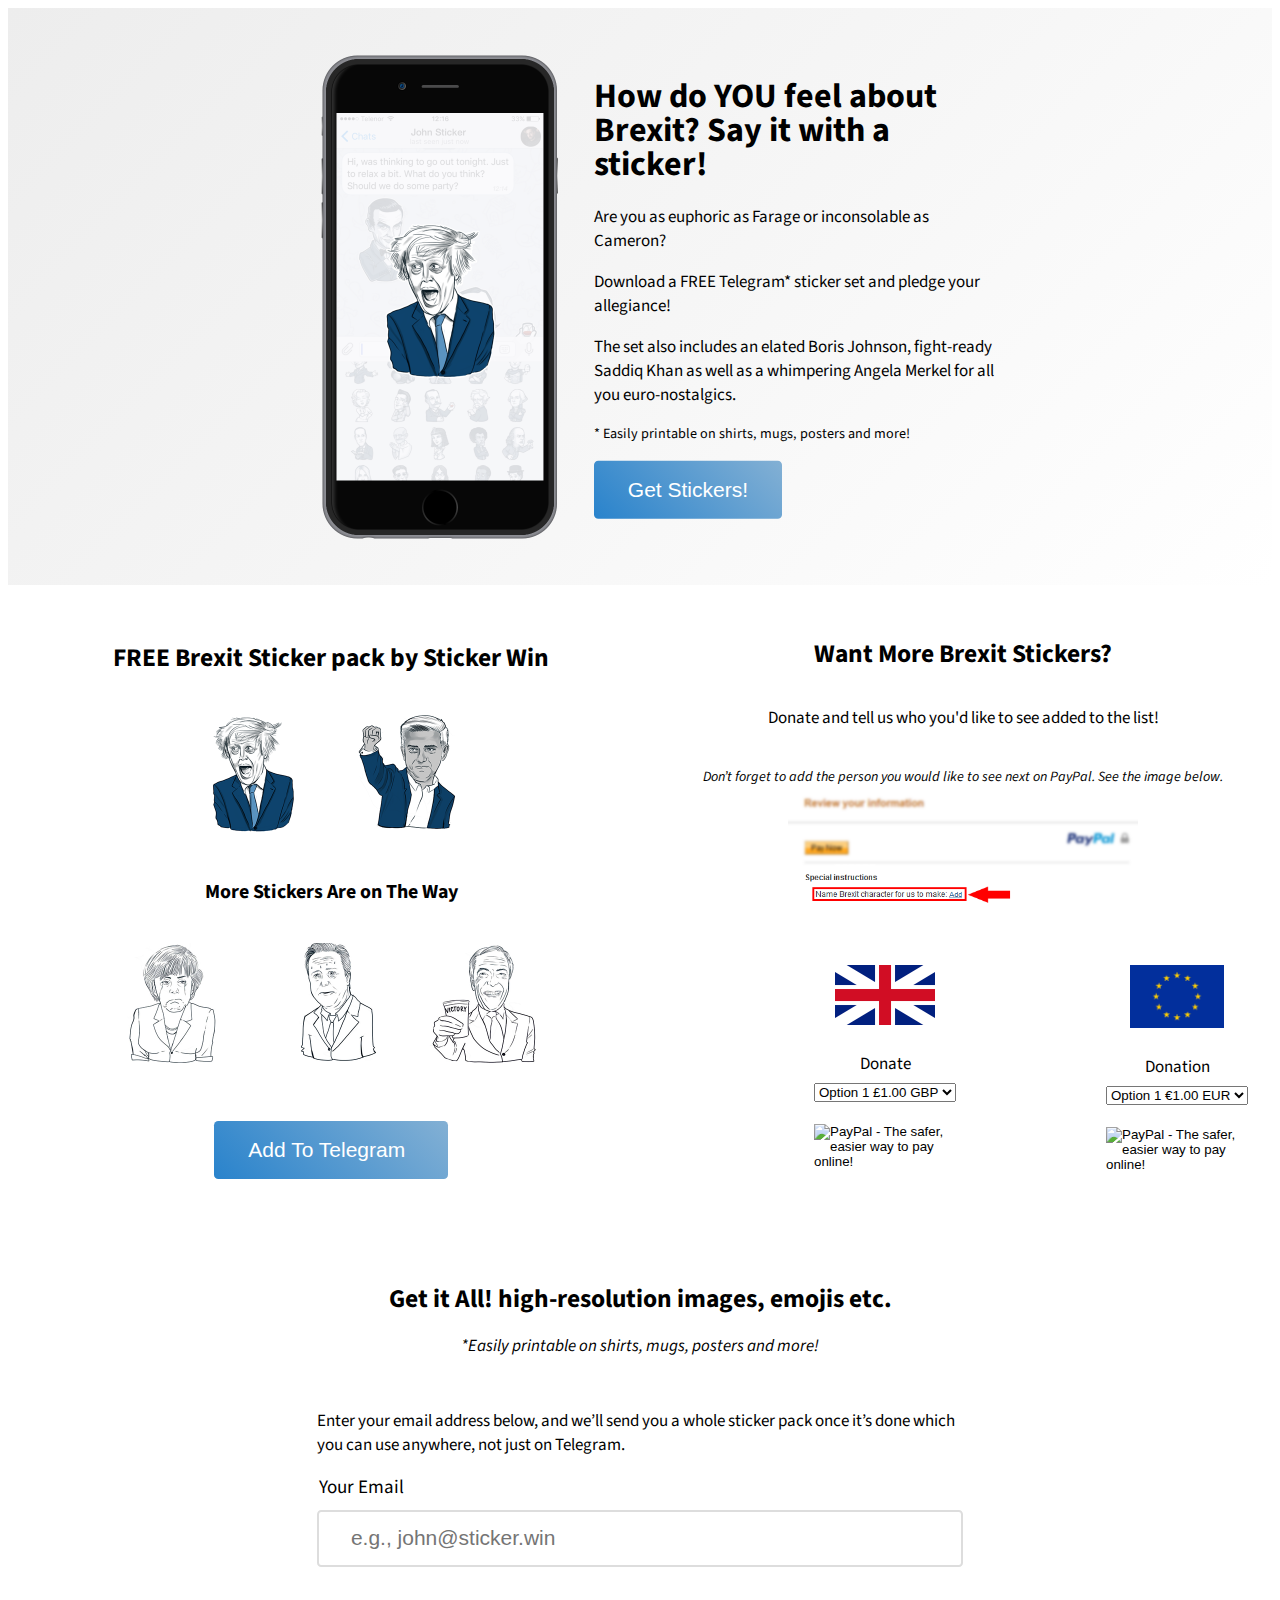
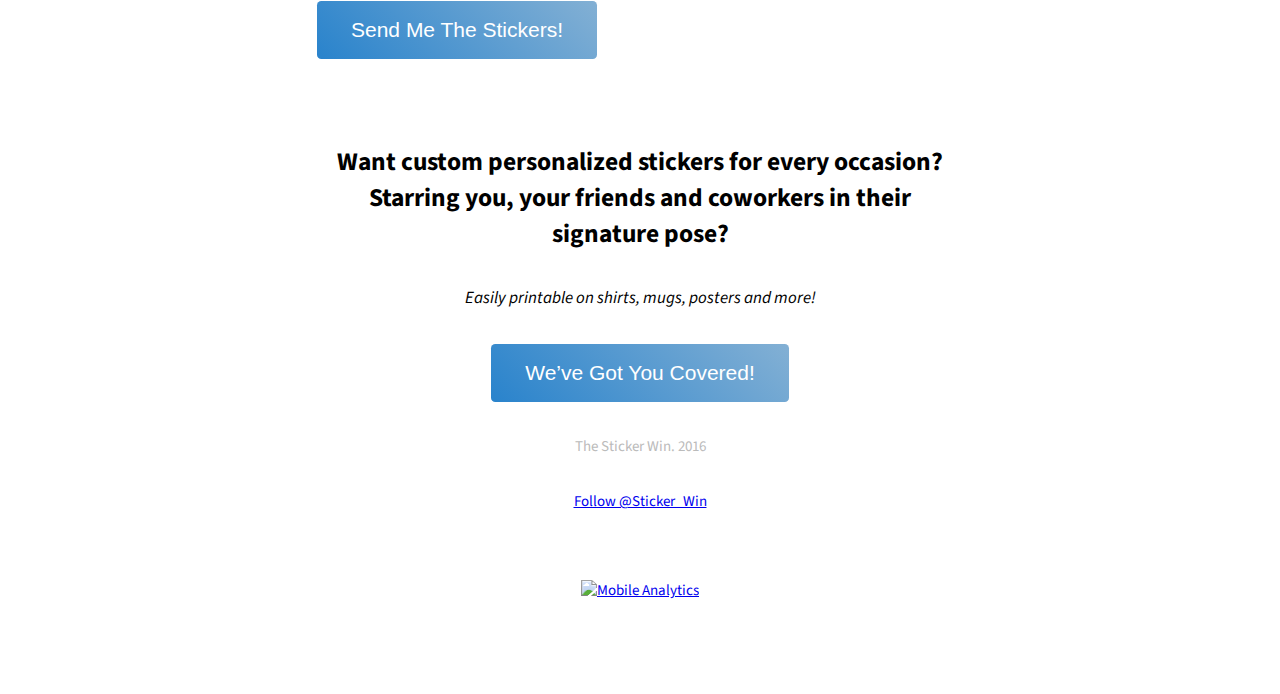
==== commit d078fbe3: "telegram ban" ====
--- a/brexit.html
+++ b/brexit.html
@@ -143,7 +143,7 @@
                 <img src="nickfarage.png" style="width: 120px; margin: 1rem;" />
               </div>
               <div class="entry" style="margin: 2rem auto;">
-                <a id="dwnl-telegram" style="text-decoration:none; text-align:center; color: white; font-size: 21px;" class="button-custom" href="https://telegram.me/addstickers/BrexitByStickerWin">Add To Telegram <i class="fa fa-paper-plane-o" aria-hidden="true"></i></a>
+                <button id="dwnl-telegram" onclick="location.href = 'https://telegram.me/addstickers/BrexitByStickerWin';">Add To Telegram<i class="fa fa-paper-plane-o" aria-hidden="true" style="margin-left: 0.5rem"></i></button>
               </div>
             </div>
           </section>
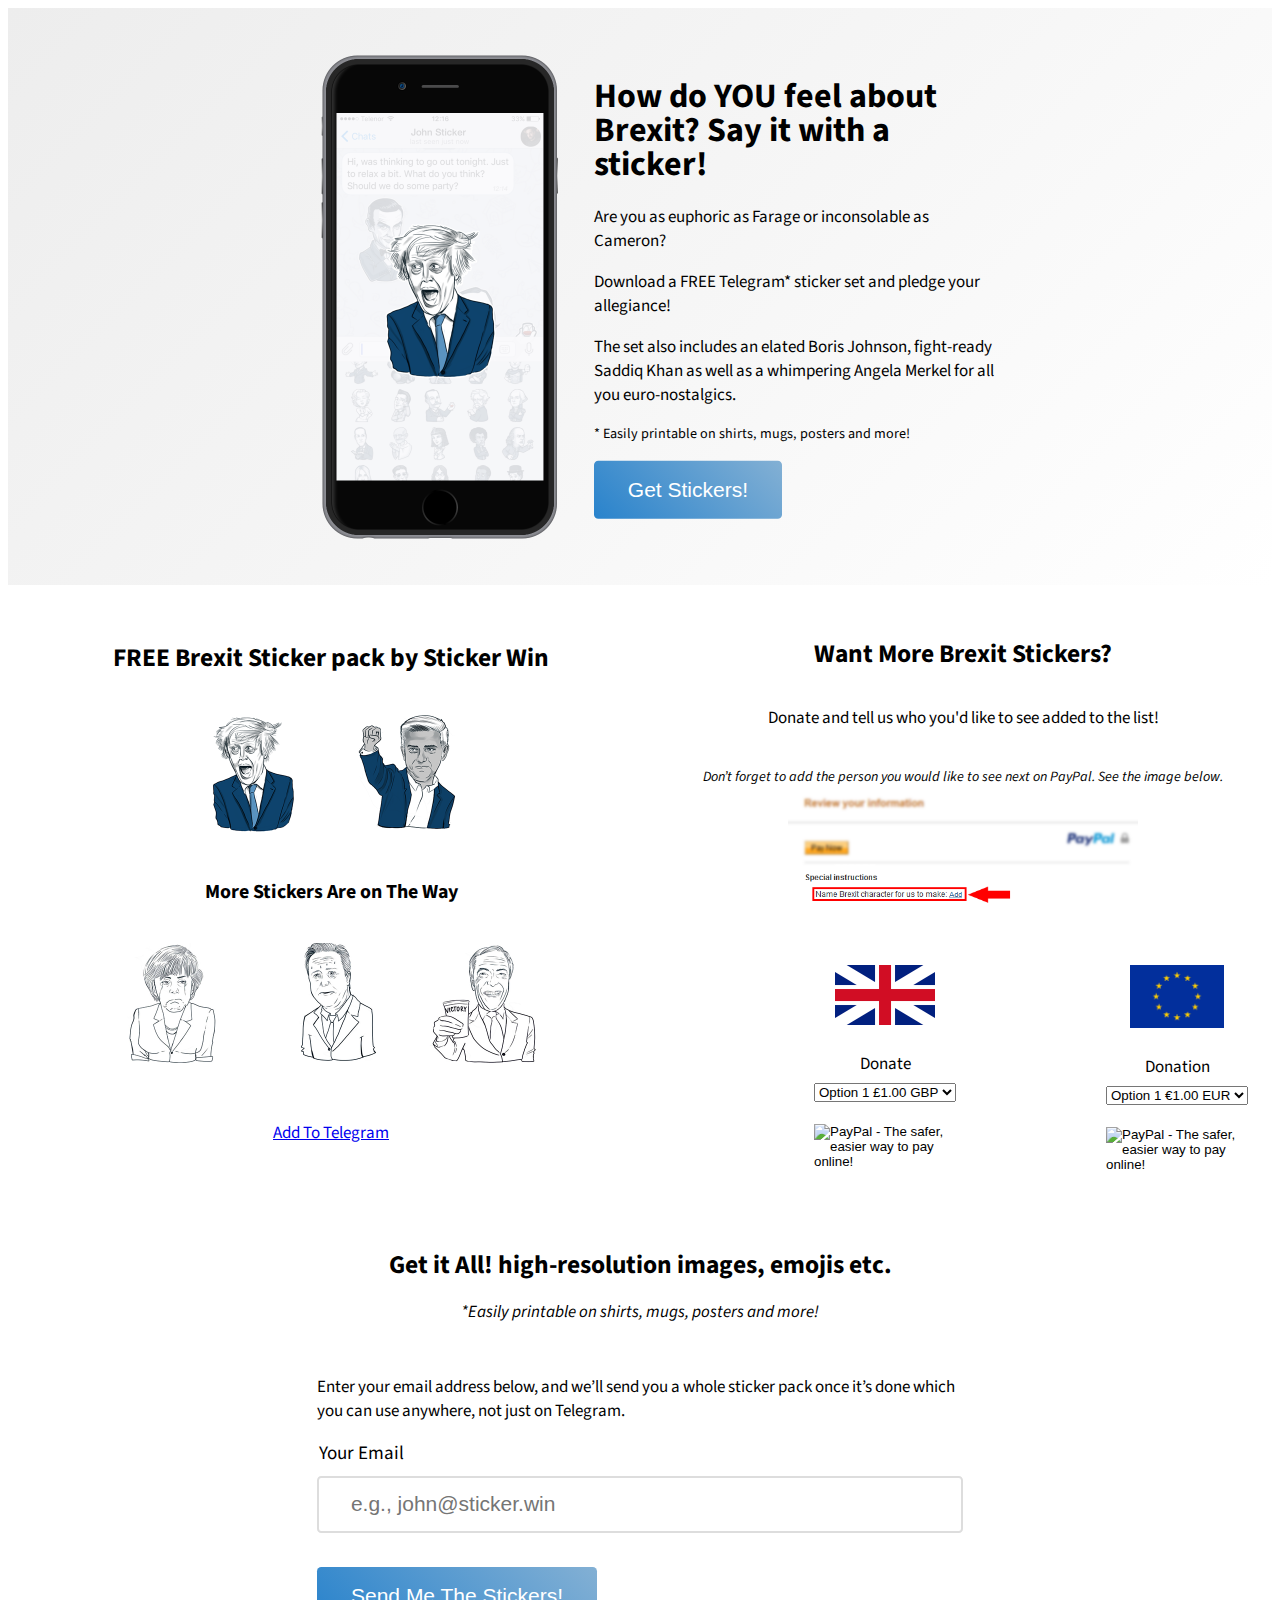
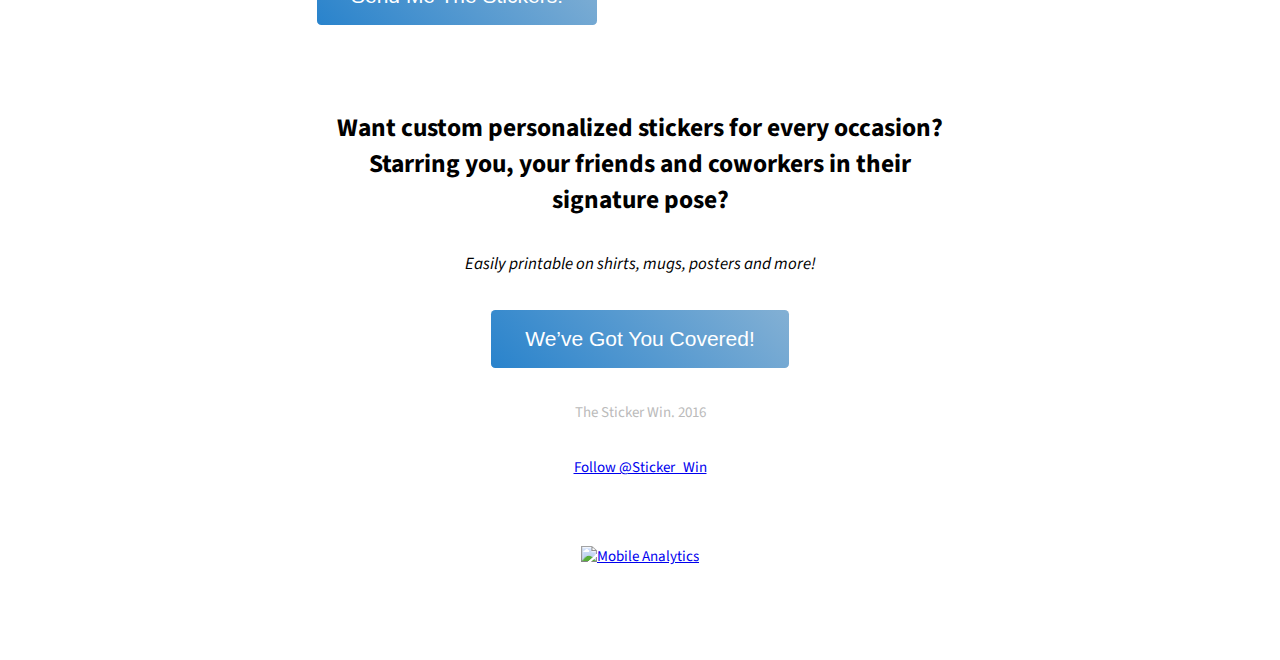
==== commit 03b04303: "telegram link" ====
--- a/brexit.html
+++ b/brexit.html
@@ -143,7 +143,8 @@
                 <img src="nickfarage.png" style="width: 120px; margin: 1rem;" />
               </div>
               <div class="entry" style="margin: 2rem auto;">
-                <button id="dwnl-telegram" onclick="location.href = 'https://telegram.me/addstickers/BrexitByStickerWin';">Add To Telegram<i class="fa fa-paper-plane-o" aria-hidden="true" style="margin-left: 0.5rem"></i></button>
+                
+                <a href="https://telegram.me/addstickers/BrexitByStickerWin">Add To Telegram</a>
               </div>
             </div>
           </section>
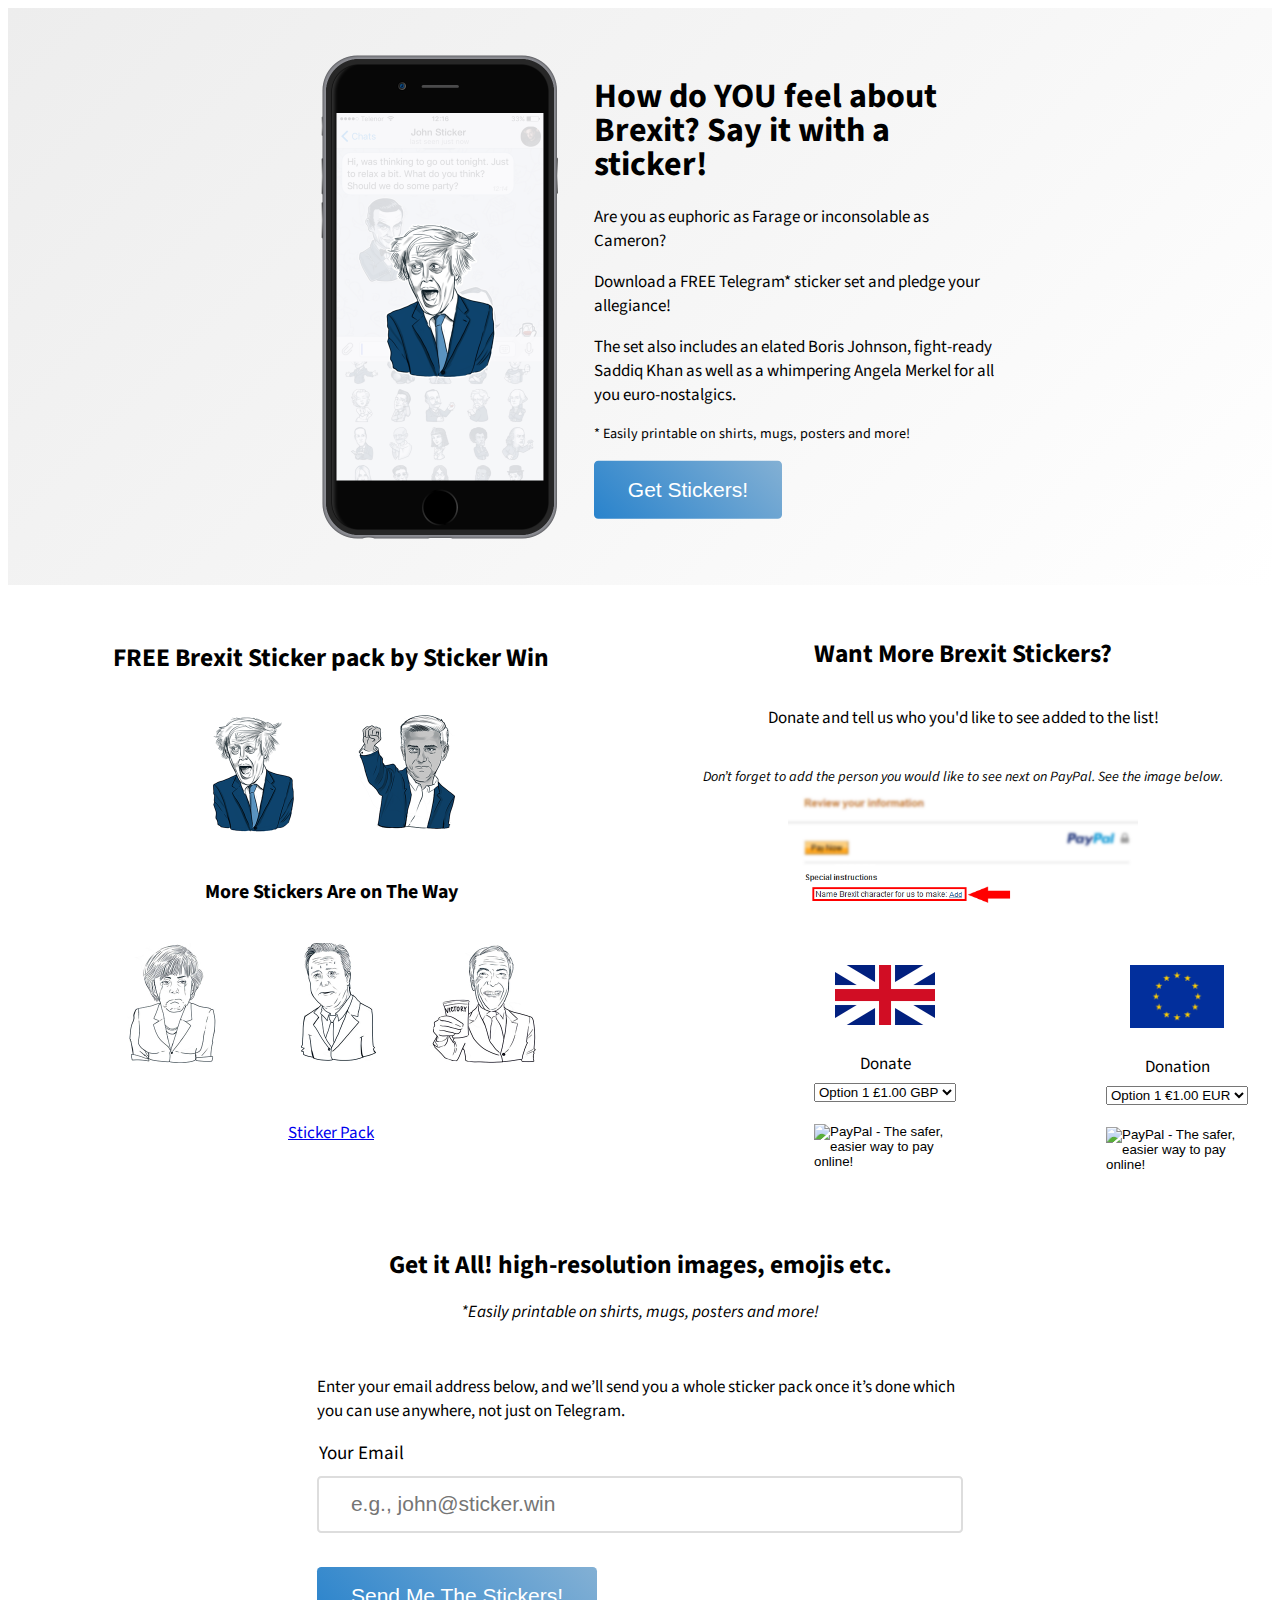
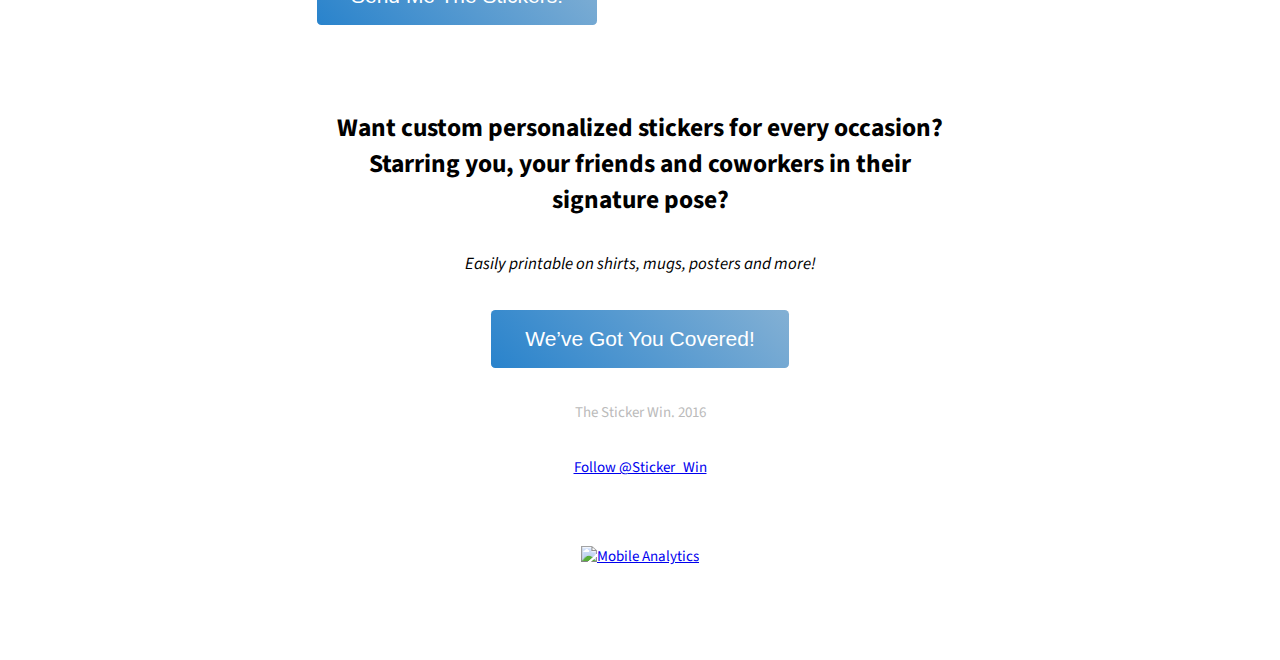
==== commit 1ebebf0e: "telegram tracking download" ====
--- a/brexit.html
+++ b/brexit.html
@@ -144,7 +144,7 @@
               </div>
               <div class="entry" style="margin: 2rem auto;">
                 
-                <a href="https://telegram.me/addstickers/BrexitByStickerWin">Add To Telegram</a>
+                <a id="dwnl-telegram" href="https://telegram.me/addstickers/BrexitByStickerWin">Sticker Pack</a>
               </div>
             </div>
           </section>
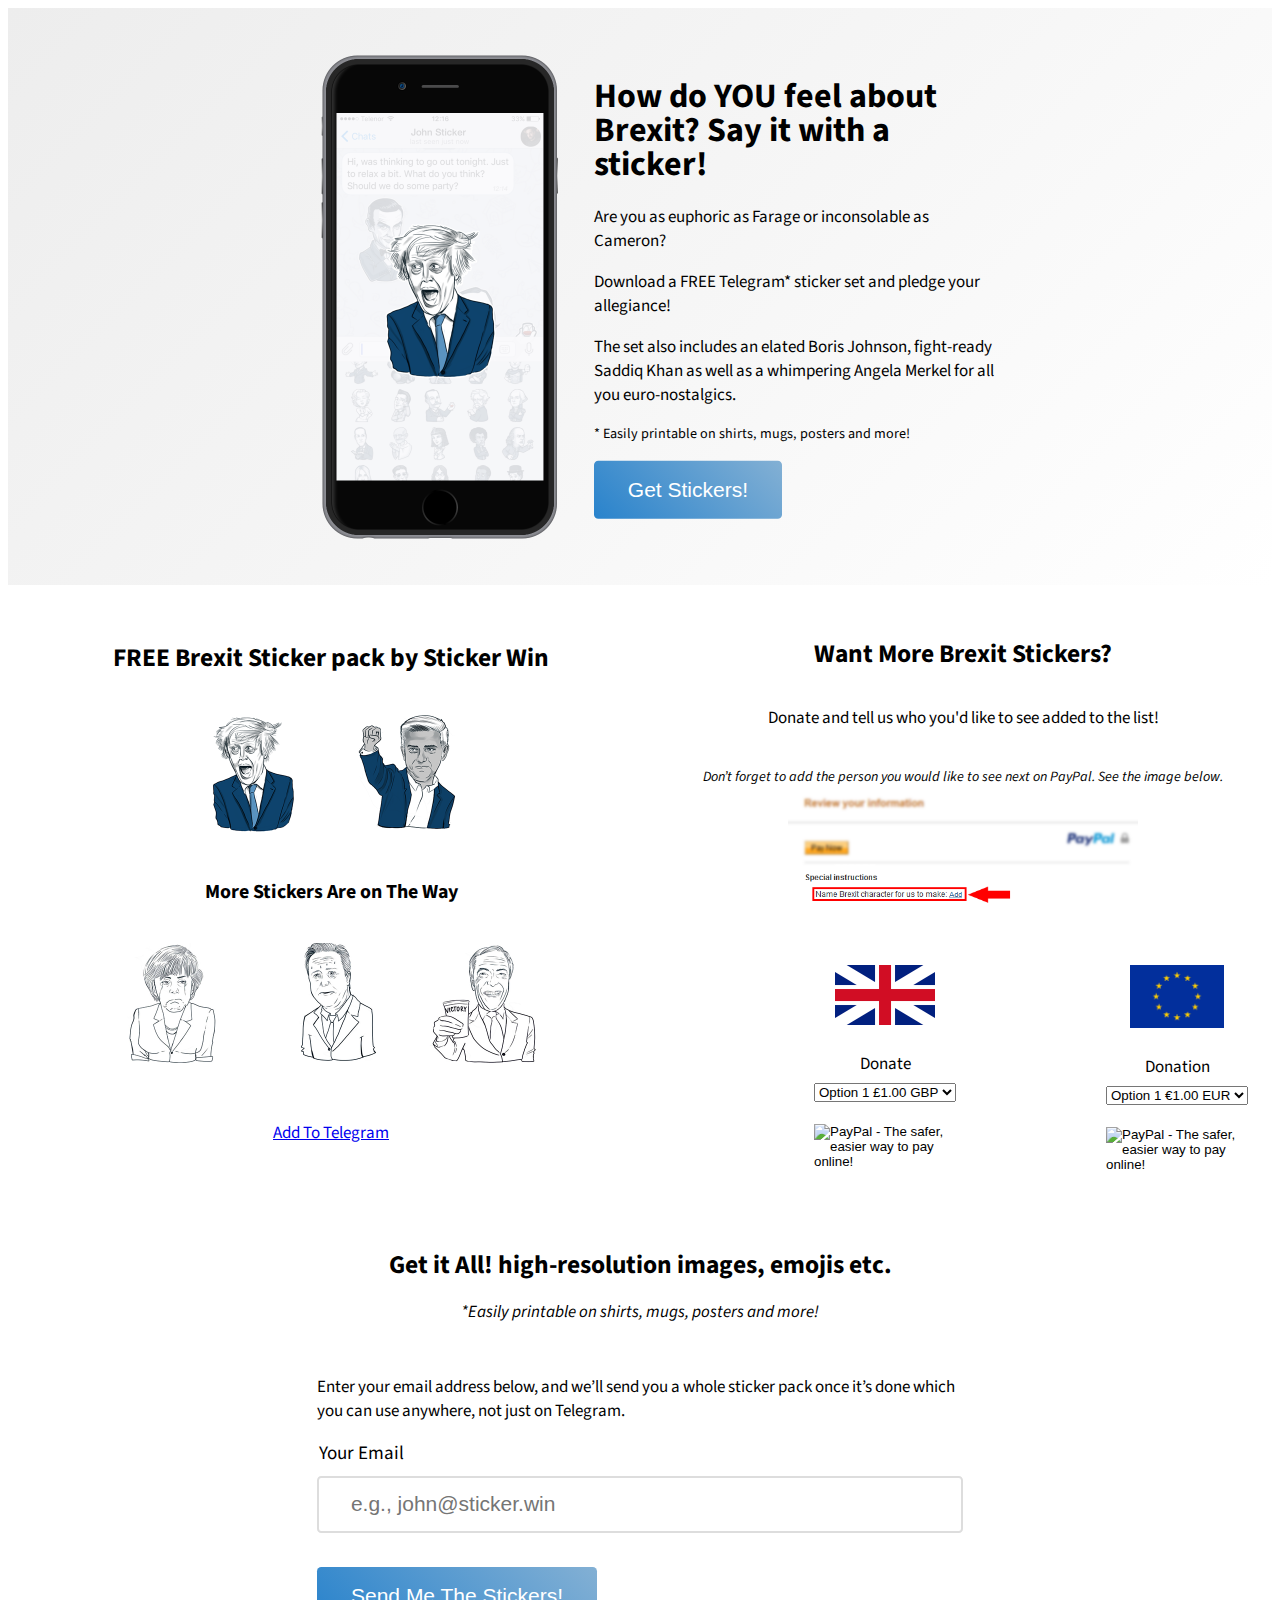
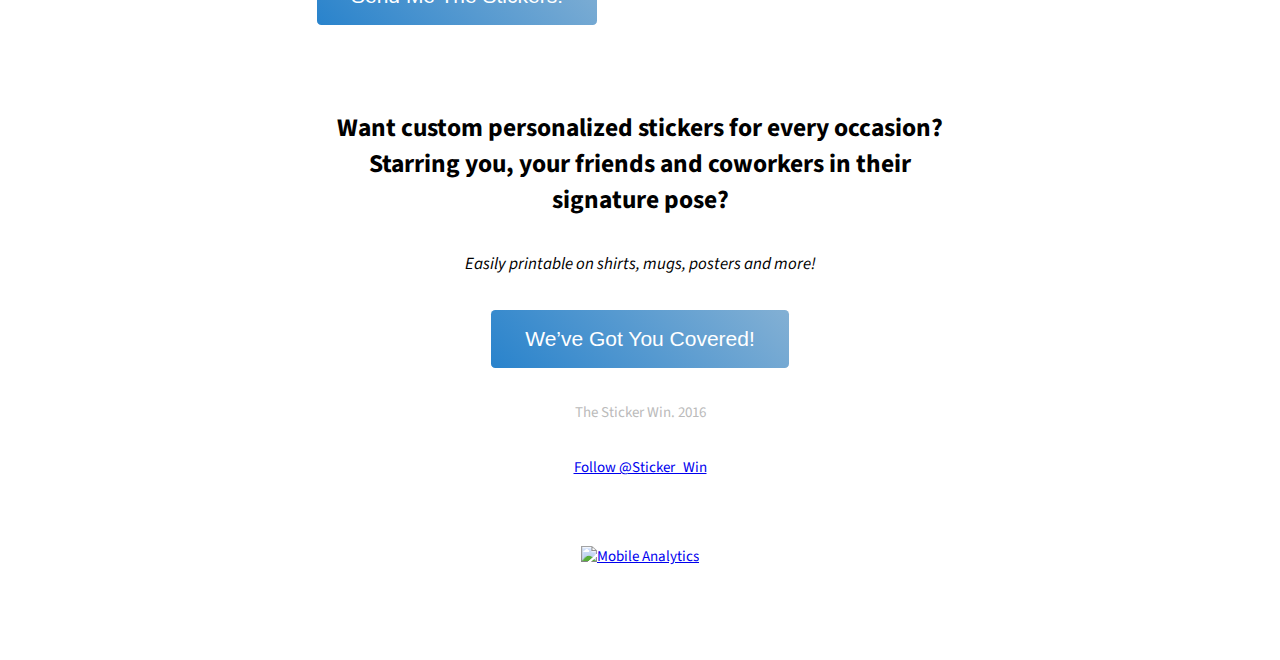
==== commit 737d4bb0: "telegram link fix" ====
--- a/brexit.html
+++ b/brexit.html
@@ -144,7 +144,7 @@
               </div>
               <div class="entry" style="margin: 2rem auto;">
                 
-                <a id="dwnl-telegram" href="https://telegram.me/addstickers/BrexitByStickerWin">Sticker Pack</a>
+                <a href="https://telegram.me/addstickers/BrexitByStickerWin">Add To Telegram</a>
               </div>
             </div>
           </section>
